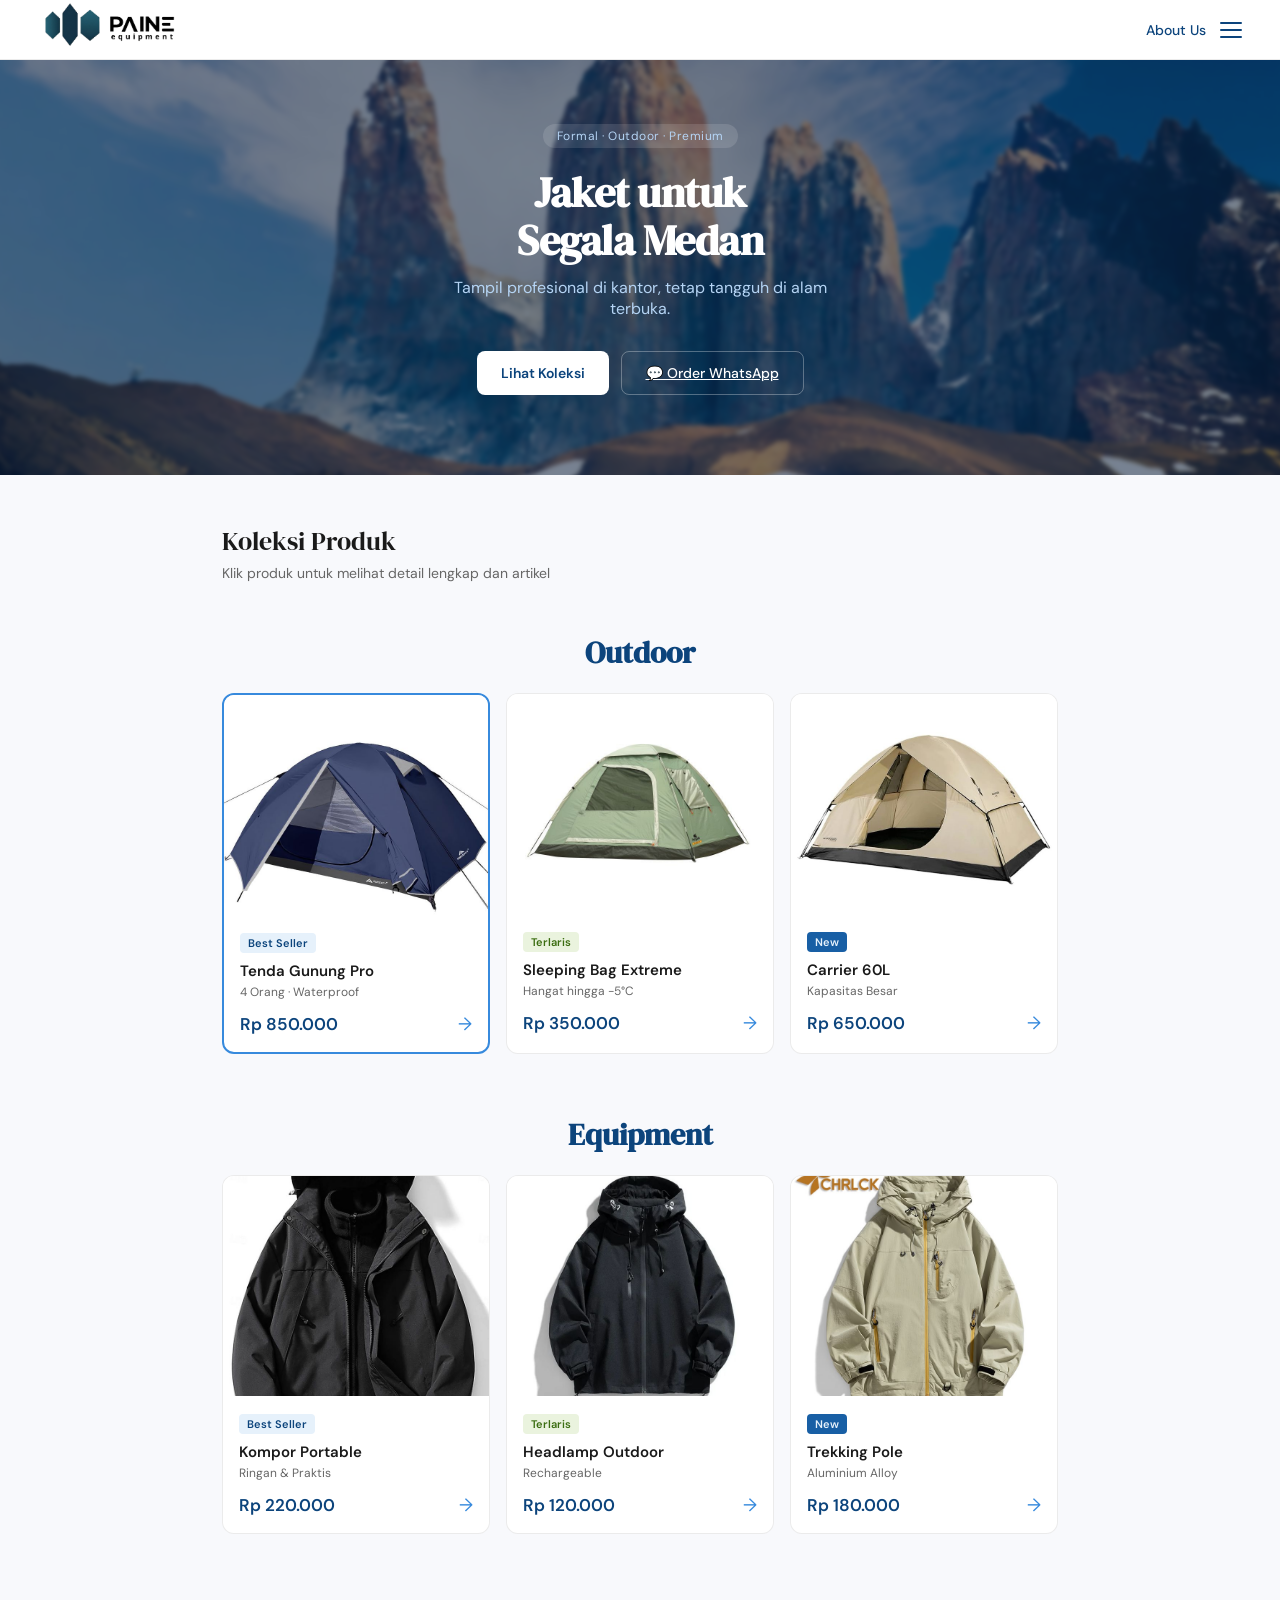
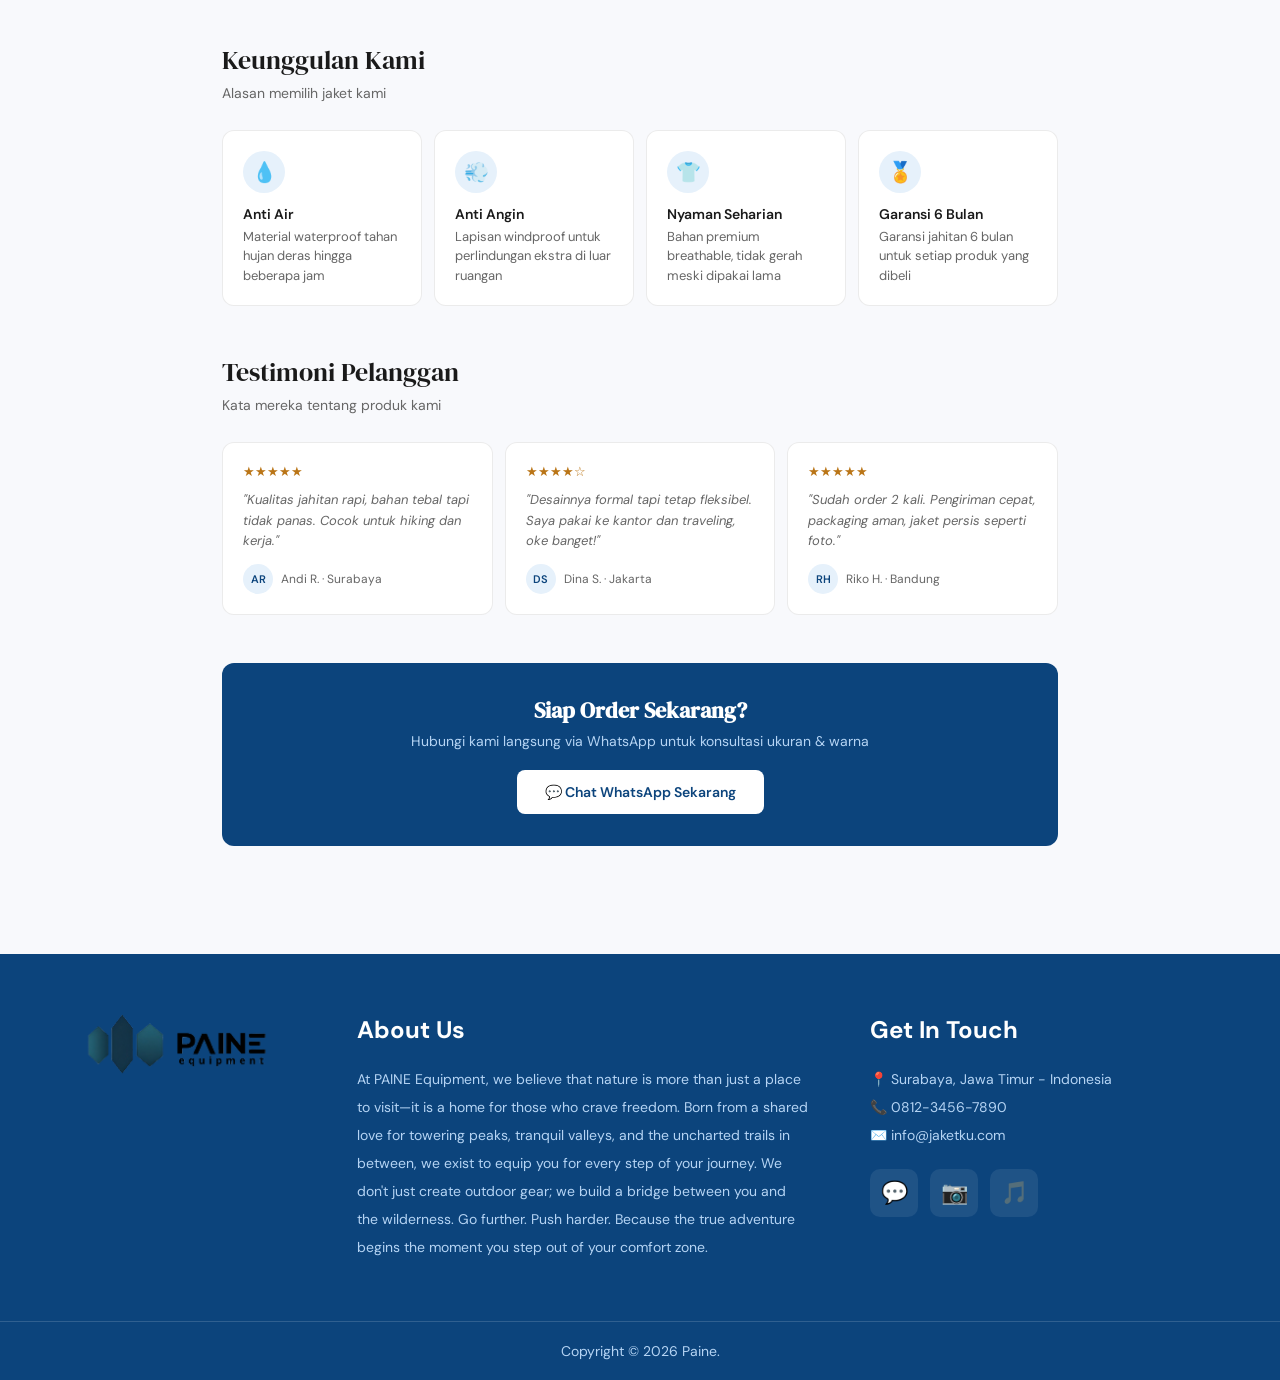
==== index.html @ 75bad1cf "Update index.html" ====
<!DOCTYPE html>
<html lang="id">

<head>
  <meta charset="UTF-8">
  <meta name="viewport" content="width=device-width, initial-scale=1.0">
  <title>Jaket — Formal & Outdoor</title>
  <link href="https://fonts.googleapis.com/css2?family=DM+Sans:wght@400;500;600&family=DM+Serif+Display&display=swap" rel="stylesheet">
  <link rel="stylesheet" href="https://unpkg.com/aos@2.3.4/dist/aos.css">
  <link rel="stylesheet" href="../code/style.css">
</head>

<body>

  <!-- NAVBAR -->
  <nav>
    <div class="nav-logo">
      <a href="paine.html">
        <img src="../pic/upscalemedia-transformed.png" alt="Logo JaketKu" class="logo-img">
      </a>
    </div>

    <!-- Kanan: label + hamburger -->
    <div class="nav-right" onclick="toggleMenu()">
      <span class="nav-label">About Us</span>
      <button class="hamburger" id="hamburger" aria-label="Menu">
        <span></span>
        <span></span>
        <span></span>
      </button>
    </div>

    <!-- Dropdown -->
    <div class="nav-dropdown" id="nav-dropdown">
      <div class="dropdown-title">Temukan Kami di</div>

      <!-- WhatsApp -->
      <a href="https://wa.me/6281234567890" target="_blank" class="dropdown-item">
        <div class="dropdown-icon icon-wa">💬</div>
        <div class="dropdown-info">
          <div>WhatsApp</div>
          <div class="dropdown-sub">Chat & Order langsung</div>
        </div>
      </a>

      <!-- Instagram -->
      <a href="https://www.instagram.com/paine.equipment?igsh=aXJscXl0Y3ZsbWc2&utm_source=qr" target="_blank" class="dropdown-item">
        <div class="dropdown-icon icon-ig">📷</div>
        <div class="dropdown-info">
          <div>Instagram</div>
          <div class="dropdown-sub">@paine</div>
        </div>
      </a>

      <!-- TikTok -->
      <a href="https://www.tiktok.com/@paine.equipment?_r=1&_t=ZS-96mQqL3iuCS" target="_blank" class="dropdown-item">
        <div class="dropdown-icon icon-tt">🎵</div>
        <div class="dropdown-info">
          <div>TikTok</div>
          <div class="dropdown-sub">@paine</div>
        </div>
      </a>
    </div>
  </nav>

  <!-- Overlay penutup dropdown -->
  <div class="nav-overlay" id="nav-overlay" onclick="closeMenu()"></div>

  <!-- HALAMAN UTAMA -->
  <div id="page-home" class="page active" data-aos="fade-up">

    <div class="hero">
      <div class="hero-badge">Formal · Outdoor · Premium</div>
      <h1>Jaket untuk<br>Segala Medan</h1>
      <p>Tampil profesional di kantor, tetap tangguh di alam terbuka.</p>
      <div class="hero-btns">
        <button class="btn-primary" onclick="document.getElementById('produk').scrollIntoView({behavior:'smooth'})">
          Lihat Koleksi
        </button>
        <a href="https://wa.me/6281234567890" target="_blank" class="btn-outline">
          💬 Order WhatsApp
        </a>
      </div>
    </div>

    <div class="section" id="produk" data-aos="fade-up">
      <div class="section-title">Koleksi Produk</div>
      <div class="section-sub">Klik produk untuk melihat detail lengkap dan artikel</div>
      <div id="prod-grid"></div>
    </div>

    <div class="section" style="padding-top:0;" data-aos="fade-up">
      <div class="section-title">Keunggulan Kami</div>
      <div class="section-sub">Alasan memilih jaket kami</div>
      <div class="features-grid">
        <div class="feature-item">
          <div class="feature-icon">💧</div>
          <div class="feature-title">Anti Air</div>
          <div class="feature-desc">Material waterproof tahan hujan deras hingga beberapa jam</div>
        </div>
        <div class="feature-item">
          <div class="feature-icon">💨</div>
          <div class="feature-title">Anti Angin</div>
          <div class="feature-desc">Lapisan windproof untuk perlindungan ekstra di luar ruangan</div>
        </div>
        <div class="feature-item">
          <div class="feature-icon">👕</div>
          <div class="feature-title">Nyaman Seharian</div>
          <div class="feature-desc">Bahan premium breathable, tidak gerah meski dipakai lama</div>
        </div>
        <div class="feature-item">
          <div class="feature-icon">🏅</div>
          <div class="feature-title">Garansi 6 Bulan</div>
          <div class="feature-desc">Garansi jahitan 6 bulan untuk setiap produk yang dibeli</div>
        </div>
      </div>
    </div>

    <div class="section" style="padding-top:0;" data-aos="fade-up">
      <div class="section-title">Testimoni Pelanggan</div>
      <div class="section-sub">Kata mereka tentang produk kami</div>
      <div class="testi-grid">
        <div class="testi-card">
          <div class="testi-stars">★★★★★</div>
          <div class="testi-text">"Kualitas jahitan rapi, bahan tebal tapi tidak panas. Cocok untuk hiking dan kerja."</div>
          <div class="testi-author">
            <div class="testi-avatar">AR</div>
            <div class="testi-name">Andi R. · Surabaya</div>
          </div>
        </div>
        <div class="testi-card">
          <div class="testi-stars">★★★★☆</div>
          <div class="testi-text">"Desainnya formal tapi tetap fleksibel. Saya pakai ke kantor dan traveling, oke banget!"</div>
          <div class="testi-author">
            <div class="testi-avatar">DS</div>
            <div class="testi-name">Dina S. · Jakarta</div>
          </div>
        </div>
        <div class="testi-card">
          <div class="testi-stars">★★★★★</div>
          <div class="testi-text">"Sudah order 2 kali. Pengiriman cepat, packaging aman, jaket persis seperti foto."</div>
          <div class="testi-author">
            <div class="testi-avatar">RH</div>
            <div class="testi-name">Riko H. · Bandung</div>
          </div>
        </div>
      </div>
    </div>

    <div class="section" style="padding-top:0;" data-aos="fade-up">
      <div class="cta-banner">
        <h3>Siap Order Sekarang?</h3>
        <p>Hubungi kami langsung via WhatsApp untuk konsultasi ukuran & warna</p>
        <a href="https://wa.me/6281234567890?text=Halo,%20saya%20mau%20tanya%20tentang%20jaket" target="_blank" class="btn-wa-big">
          💬 Chat WhatsApp Sekarang
        </a>
      </div>
    </div>
  </div>

  <!-- HALAMAN DETAIL -->
  <div id="page-detail" class="page" data-aos="fade-up">
    <div class="detail-wrap">
      <button class="back-btn" onclick="showHome()">← Kembali ke semua produk</button>
      <div id="detail-content"></div>
    </div>
  </div>

  <footer class="footer">
    <div class="footer-container">
      <div class="footer-col footer-brand">
        <img src="../pic/upscalemedia-transformed.png" alt="JaketKu" class="footer-logo">
      </div>
      <div class="footer-col">
        <h3>About Us</h3>
        <p>At PAINE Equipment, we believe that nature is more than just a place to visit—it is a home for those who crave freedom. Born from a shared love for towering peaks, tranquil valleys, and the uncharted trails in between, we exist to equip you for every step of your journey. We don't just create outdoor gear; we build a bridge between you and the wilderness. Go further. Push harder. Because the true adventure begins the moment you step out of your comfort zone.</p>
      </div>
      <div class="footer-col">
        <h3>Get In Touch</h3>
        <p>📍 Surabaya, Jawa Timur - Indonesia</p>
        <p>📞 0812-3456-7890</p>
        <p>✉️ info@jaketku.com</p>
        <div class="social-icons">
          <a href="https://wa.me/6281234567890" target="_blank">💬</a>
          <a href="https://instagram.com/jaketku" target="_blank">📷</a>
          <a href="https://tiktok.com/@jaketku" target="_blank">🎵</a>
        </div>
      </div>
    </div>
    <div class="footer-bottom">Copyright © 2026 Paine.</div>
  </footer>

  <script src="https://unpkg.com/aos@2.3.4/dist/aos.js"></script>
  <script>
    AOS.init({ duration: 800, once: false, offset: 100, easing: 'ease-in-out' });
  </script>

  <script>
    // ── HAMBURGER MENU ────────────────────────────────
    function toggleMenu() {
      const btn      = document.getElementById('hamburger');
      const dropdown = document.getElementById('nav-dropdown');
      const overlay  = document.getElementById('nav-overlay');
      const isOpen   = dropdown.classList.contains('open');
      if (isOpen) {
        closeMenu();
      } else {
        btn.classList.add('open');
        dropdown.classList.add('open');
        overlay.classList.add('open');
      }
    }

    function closeMenu() {
      document.getElementById('hamburger').classList.remove('open');
      document.getElementById('nav-dropdown').classList.remove('open');
      document.getElementById('nav-overlay').classList.remove('open');
    }

    // Tutup menu saat klik link di dalamnya
    document.querySelectorAll('.dropdown-item').forEach(item => {
      item.addEventListener('click', closeMenu);
    });

    // ── DATA PRODUK ───────────────────────────────────
    let lastScrollPosition = 0;

    const categories = [
      {
        nama: "Outdoor",
        products: [
          {
            id: 1,
            nama: "Tenda Gunung Pro",
            tagline: "4 Orang · Waterproof",
            badge: "Best Seller",
            badgeClass: "badge-blue",
            harga: "Rp 850.000",
            gambar: "../pic/contoh1.jpg",
            featured: true,
            spesifikasi: [
              { label: "Kapasitas",   val: "4 Orang" },
              { label: "Bahan",       val: "Nylon 210T + Polyester" },
              { label: "Waterproof",  val: "3.000mm water column" },
              { label: "Berat",       val: "±2.8 kg" },
              { label: "Ukuran",      val: "220 x 200 x 130 cm" },
              { label: "Garansi",     val: "6 bulan" },
            ],
            artikel: {
              judul: "Tenda Gunung Pro: teman setia di puncak manapun",
              isi: [
                "Tenda Gunung Pro dirancang untuk menghadapi kondisi ekstrem di ketinggian. Material nylon 210T yang ringan namun kuat mampu menahan angin kencang dan hujan deras sekaligus.",
                "Sistem waterproof 3.000mm memastikan bagian dalam tenda tetap kering sepanjang malam. Jahitan taped seam di seluruh sambungan mencegah kebocoran sekecil apapun.",
                "Dengan kapasitas 4 orang dan setup system yang mudah, tenda ini cocok untuk pendakian keluarga maupun tim. Dapat dipasang dalam waktu kurang dari 10 menit bahkan dalam kondisi gelap.",
              ]
            }
          },
          {
            id: 2,
            nama: "Sleeping Bag Extreme",
            tagline: "Hangat hingga -5°C",
            badge: "Terlaris",
            badgeClass: "badge-green",
            harga: "Rp 350.000",
            gambar: "../pic/con2.jpg",
            featured: false,
            spesifikasi: [
              { label: "Rating Suhu",  val: "Comfort -5°C / Extreme -10°C" },
              { label: "Bahan Luar",   val: "Polyester 190T" },
              { label: "Isian",        val: "Hollow Fiber 300gsm" },
              { label: "Berat",        val: "±1.2 kg" },
              { label: "Ukuran Lipat", val: "30 x 20 cm" },
              { label: "Garansi",      val: "6 bulan" },
            ],
            artikel: {
              judul: "Sleeping Bag Extreme: tidur nyaman di suhu beku",
              isi: [
                "Sleeping Bag Extreme hadir untuk memenuhi kebutuhan pendaki yang sering menghadapi suhu dingin ekstrem. Dengan rating comfort hingga -5°C, tidur di puncak gunung bukan lagi mimpi yang menyiksa.",
                "Isian hollow fiber 300gsm memberikan insulasi panas yang merata ke seluruh tubuh tanpa menambah berat berlebihan. Bahan luar polyester 190T tahan air ringan dan mudah dibersihkan.",
                "Desain mummy shape memaksimalkan retensi panas di area kepala dan bahu. Dilengkapi ritsleting dua arah yang bisa dibuka dari dalam untuk ventilasi saat cuaca tidak terlalu dingin.",
              ]
            }
          },
          {
            id: 3,
            nama: "Carrier 60L",
            tagline: "Kapasitas Besar",
            badge: "New",
            badgeClass: "badge-navy",
            harga: "Rp 650.000",
            gambar: "../pic/con3.jpg",
            featured: false,
            spesifikasi: [
              { label: "Kapasitas",    val: "60 Liter" },
              { label: "Bahan",        val: "Cordura 600D" },
              { label: "Waterproof",   val: "Rain cover included" },
              { label: "Berat",        val: "±1.5 kg" },
              { label: "Tinggi Ideal", val: "165 - 185 cm" },
              { label: "Garansi",      val: "6 bulan" },
            ],
            artikel: {
              judul: "Carrier 60L: bawa semua yang kamu butuhkan",
              isi: [
                "Carrier 60L adalah solusi sempurna untuk perjalanan panjang 3-5 hari. Volume 60 liter memberikan ruang yang cukup untuk semua perlengkapan camping tanpa harus meninggalkan barang penting.",
                "Material Cordura 600D yang terkenal dengan ketahanannya terhadap abrasi memastikan carrier ini tahan lama meski dipakai di medan berbatu. Dilengkapi rain cover untuk perlindungan dari hujan.",
                "Sistem suspensi ergonomis dengan back panel berjaring memaksimalkan sirkulasi udara di punggung, mengurangi keringat dan kelelahan saat membawa beban berat dalam jarak jauh.",
              ]
            }
          }
        ]
      },
      {
        nama: "Equipment",
        products: [
          {
            id: 4,
            nama: "Kompor Portable",
            tagline: "Ringan & Praktis",
            badge: "Best Seller",
            badgeClass: "badge-blue",
            harga: "Rp 220.000",
            gambar: "../pic/jak1.jpg",
            featured: false,
            spesifikasi: [
              { label: "Bahan",        val: "Stainless Steel + Aluminium" },
              { label: "Berat",        val: "±85 gram" },
              { label: "Output BTU",   val: "10.000 BTU/hr" },
              { label: "Kompatibel",   val: "Kaleng gas standar 230g" },
              { label: "Ukuran Lipat", val: "7 x 7 cm" },
              { label: "Garansi",      val: "3 bulan" },
            ],
            artikel: {
              judul: "Kompor Portable: masak di mana saja, kapan saja",
              isi: [
                "Kompor Portable ini adalah pilihan terbaik bagi pendaki dan camper yang tidak mau berkompromi soal makanan hangat di alam bebas. Dengan berat hanya 85 gram, kompor ini nyaris tidak terasa di dalam carrier.",
                "Output 10.000 BTU/hr memastikan air mendidih dalam waktu singkat bahkan di ketinggian di mana tekanan udara lebih rendah. Konsumsi gas efisien untuk memasak hingga 10-12 kali dari satu kaleng 230g.",
                "Sistem lipat yang simpel memudahkan penyimpanan dan pemasangan. Kaki penopang yang lebar memberikan stabilitas ekstra saat memasak di permukaan tidak rata.",
              ]
            }
          },
          {
            id: 5,
            nama: "Headlamp Outdoor",
            tagline: "Rechargeable",
            badge: "Terlaris",
            badgeClass: "badge-green",
            harga: "Rp 120.000",
            gambar: "../pic/jak2.jpg",
            featured: false,
            spesifikasi: [
              { label: "Kecerahan",    val: "500 Lumen (max)" },
              { label: "Baterai",      val: "USB-C Rechargeable 2000mAh" },
              { label: "Mode",         val: "High / Medium / Low / Red / SOS" },
              { label: "Tahan Air",    val: "IPX4" },
              { label: "Berat",        val: "±90 gram" },
              { label: "Garansi",      val: "3 bulan" },
            ],
            artikel: {
              judul: "Headlamp Outdoor: terangi jalanmu di kegelapan",
              isi: [
                "Headlamp Outdoor dengan kecerahan 500 lumen ini memberikan penerangan yang cukup untuk navigasi malam di medan apapun. Mode SOS terintegrasi sangat berguna dalam situasi darurat.",
                "Baterai built-in 2000mAh yang diisi via USB-C memungkinkan pengisian ulang menggunakan power bank di perjalanan. Tidak perlu lagi repot membawa baterai AA cadangan.",
                "Rating IPX4 menjamin headlamp tetap berfungsi meski terkena percikan air atau gerimis. Sudut tilt 45° memudahkan penyesuaian arah cahaya sesuai kebutuhan aktivitas.",
              ]
            }
          },
          {
            id: 6,
            nama: "Trekking Pole",
            tagline: "Aluminium Alloy",
            badge: "New",
            badgeClass: "badge-navy",
            harga: "Rp 180.000",
            gambar: "../pic/jak3.jpg",
            featured: false,
            spesifikasi: [
              { label: "Bahan",        val: "Aluminium Alloy 7075" },
              { label: "Berat",        val: "±260 gram/pasang" },
              { label: "Panjang",      val: "65 - 135 cm (adjustable)" },
              { label: "Ujung",        val: "Carbide tip + basket" },
              { label: "Handle",       val: "EVA foam anti-slip" },
              { label: "Garansi",      val: "3 bulan" },
            ],
            artikel: {
              judul: "Trekking Pole: jaga keseimbangan di setiap langkah",
              isi: [
                "Trekking Pole berbahan aluminium alloy 7075 ini menawarkan kombinasi sempurna antara kekuatan dan bobot ringan. Dengan berat hanya 260 gram per pasang, beban di tangan terasa minimal sepanjang perjalanan.",
                "Sistem adjustable 65-135 cm memudahkan penyesuaian panjang sesuai tinggi badan dan kondisi medan. Kunci twist-lock yang kuat memastikan panjang tidak berubah saat digunakan di turunan curam.",
                "Handle EVA foam yang ergonomis menyerap keringat dan getaran untuk kenyamanan genggaman jangka panjang. Ujung carbide yang tajam memberikan grip yang baik di berbagai permukaan termasuk batu dan es.",
              ]
            }
          }
        ]
      }
    ];

    // ── RENDER GRID ───────────────────────────────────
    function renderGrid() {
      const container = document.getElementById('prod-grid');
      container.innerHTML = '';

      categories.forEach(category => {
        const section = document.createElement('div');
        section.innerHTML = `
          <h2 class="category-title" data-aos="fade-up">${category.nama}</h2>
          <div class="prod-grid category-grid" data-aos="fade-up"></div>
        `;
        const grid = section.querySelector('.category-grid');

        category.products.forEach(p => {
          const card = document.createElement('div');
          card.className = 'prod-card' + (p.featured ? ' featured' : '');
          card.innerHTML = `
            <div class="prod-card-img"><img src="${p.gambar}" alt="${p.nama}"></div>
            <div class="prod-card-body">
              <span class="badge ${p.badgeClass}">${p.badge}</span>
              <div class="prod-name">${p.nama}</div>
              <div class="prod-sub">${p.tagline}</div>
              <div class="prod-footer">
                <span class="prod-price">${p.harga}</span>
                <span class="prod-arrow">→</span>
              </div>
            </div>
          `;
          card.addEventListener('click', () => showDetail(p.id));
          grid.appendChild(card);
        });

        container.appendChild(section);
      });
    }

    // ── SHOW DETAIL ───────────────────────────────────
    function showDetail(id) {
      lastScrollPosition = window.scrollY;
      const p = categories.flatMap(c => c.products).find(x => x.id === id);
      if (!p) return;

      const specsHtml = p.spesifikasi.map(s => `
        <div class="spec-row">
          <span class="spec-label">${s.label}</span>
          <span class="spec-val">${s.val}</span>
        </div>
      `).join('');

      const parasHtml = p.artikel.isi.map(para => `<p class="artikel-para">${para}</p>`).join('');
      const waLink = `https://wa.me/6281234567890?text=Halo,%20saya%20mau%20order%20${encodeURIComponent(p.nama)}%20seharga%20${encodeURIComponent(p.harga)}`;

      document.getElementById('detail-content').innerHTML = `
        <div class="detail-img"><img src="${p.gambar}" alt="${p.nama}"></div>
        <div class="detail-header">
          <div>
            <span class="badge ${p.badgeClass}" style="margin-bottom:8px;display:inline-block;">${p.badge}</span>
            <div class="detail-name">${p.nama}</div>
            <div class="detail-tag">${p.tagline}</div>
          </div>
          <div class="detail-price">${p.harga}</div>
        </div>
        <div style="font-size:12px;font-weight:600;color:var(--text-muted);letter-spacing:0.5px;text-transform:uppercase;margin-bottom:10px;">Spesifikasi</div>
        <div class="spec-card">${specsHtml}</div>
        <div style="font-size:12px;font-weight:600;color:var(--text-muted);letter-spacing:0.5px;text-transform:uppercase;margin-bottom:10px;">Artikel Produk</div>
        <div class="artikel-card">
          <div class="artikel-title">${p.artikel.judul}</div>
          ${parasHtml}
        </div>
        <a href="${waLink}" target="_blank" class="btn-order">💬 Order ${p.nama} via WhatsApp</a>
      `;

      document.getElementById('page-home').classList.remove('active');
      document.getElementById('page-detail').classList.add('active');
      window.scrollTo({ top: 0, behavior: 'smooth' });
    }

    // ── SHOW HOME ─────────────────────────────────────
    function showHome() {
      document.getElementById('page-detail').classList.remove('active');
      document.getElementById('page-home').classList.add('active');
      setTimeout(() => { window.scrollTo(0, lastScrollPosition); }, 0);
    }

    renderGrid();
  </script>
</body>
</html>
---- code/style.css ----
:root {
    --blue-dark: #0C447C;
    --blue-mid: #185FA5;
    --blue-light: #378ADD;
    --blue-pale: #E6F1FB;
    --blue-soft: #B5D4F4;
    --green-pale: #EAF3DE;
    --green-dark: #3B6D11;
    --amber: #BA7517;
    --text: #1a1a1a;
    --text-muted: #666;
    --border: rgba(0,0,0,0.08);
    --bg: #f8f9fc;
    --white: #ffffff;
    --radius: 12px;
    --radius-sm: 8px;
  }

  * { box-sizing: border-box; margin: 0; padding: 0; }
  body {
    margin: 0;
    padding: 0;
  }


  body {
    font-family: 'DM Sans', sans-serif;
    background: var(--bg);
    color: var(--text);
    min-height: 100vh;
  }
.category-title {
  font-family: 'DM Serif Display', serif;
  font-size: 30px;
  color: var(--blue-dark);
  margin: 50px 0 20px;
  text-align: center;
}

.category-grid {
  margin-bottom: 60px;
}
/* NAV */
nav {
  background: var(--white);
  border-bottom: 1px solid var(--border);
  padding: 0 2rem;
  height: 60px;
  display: flex;
  align-items: center;
  justify-content: space-between;
  position: sticky;
  top: 0;
  z-index: 100;
}

.nav-logo {
  display: flex;
  align-items: center;
  gap: 10px;
  font-family: 'DM Serif Display', serif;
  font-size: 20px;
  color: var(--blue-dark);
  letter-spacing: -0.5px;
}

.nav-logo img {
  width: 160px;
  height: 200px;
  object-fit: contain;
}

.nav-logo span {
  color: var(--blue-light);
}
    /* ── NAVBAR ─────────────────────────────────────── */
    nav {
      position: sticky;
      top: 0;
      z-index: 200;
      background: #fff;
      border-bottom: 1px solid rgba(0,0,0,0.08);
      height: 60px;
      padding: 0 2rem;
      display: flex;
      align-items: center;
      justify-content: space-between;
    }

    .nav-logo a { display: flex; align-items: center; }
    .logo-img   { height: 36px; width: auto; }

    /* Hamburger button */
    .hamburger {
      display: flex;
      flex-direction: column;
      justify-content: center;
      gap: 5px;
      cursor: pointer;
      background: none;
      border: none;
      padding: 6px;
      border-radius: 8px;
      transition: background 0.15s;
    }
    .hamburger:hover { background: #f0f4f8; }
    .hamburger span {
      display: block;
      width: 22px;
      height: 2px;
      background: #0C447C;
      border-radius: 2px;
      transition: transform 0.25s, opacity 0.25s;
    }
    /* Animasi silang saat menu terbuka */
    .hamburger.open span:nth-child(1) { transform: translateY(7px) rotate(45deg); }
    .hamburger.open span:nth-child(2) { opacity: 0; }
    .hamburger.open span:nth-child(3) { transform: translateY(-7px) rotate(-45deg); }

    /* Label "About Us" di sebelah hamburger */
    .nav-right {
      display: flex;
      align-items: center;
      gap: 8px;
    }
    .nav-label {
      font-size: 14px;
      font-weight: 500;
      color: #0C447C;
      user-select: none;
      cursor: pointer;
    }

    /* Dropdown menu */
    .nav-dropdown {
      display: none;
      position: absolute;
      top: 60px;
      right: 1.5rem;
      background: #fff;
      border: 1px solid rgba(0,0,0,0.08);
      border-radius: 12px;
      box-shadow: 0 8px 32px rgba(12,68,124,0.12);
      padding: 0.75rem;
      min-width: 200px;
      z-index: 300;
      animation: dropDown 0.2s ease;
    }
    .nav-dropdown.open { display: block; }

    @keyframes dropDown {
      from { opacity: 0; transform: translateY(-8px); }
      to   { opacity: 1; transform: translateY(0); }
    }

    .dropdown-title {
      font-size: 11px;
      font-weight: 600;
      color: #999;
      letter-spacing: 0.6px;
      text-transform: uppercase;
      padding: 4px 8px 8px;
      border-bottom: 1px solid rgba(0,0,0,0.06);
      margin-bottom: 6px;
    }

    .dropdown-item {
      display: flex;
      align-items: center;
      gap: 12px;
      padding: 10px 12px;
      border-radius: 8px;
      text-decoration: none;
      color: #1a1a1a;
      font-size: 14px;
      font-weight: 500;
      transition: background 0.12s;
    }
    .dropdown-item:hover { background: #f0f4f8; }

    .dropdown-icon {
      width: 36px;
      height: 36px;
      border-radius: 10px;
      display: flex;
      align-items: center;
      justify-content: center;
      font-size: 18px;
      flex-shrink: 0;
    }
    .icon-wa    { background: #e8f5e9; }
    .icon-ig    { background: #fce4ec; }
    .icon-tt    { background: #e8eaf6; }

    .dropdown-info { line-height: 1 }
    .dropdown-sub  { font-size: 11px; color: #999; font-weight: 400; margin-top: 2px; }

    /* Overlay penutup dropdown saat klik di luar */
    .nav-overlay {
      display: none;
      position: fixed;
      inset: 0;
      z-index: 199;
    }
    .nav-overlay.open { display: block; }
.nav-wa {
  background: var(--blue-dark);
  color: white;
  border: none;
  padding: 8px 18px;
  border-radius: var(--radius-sm);
  font-size: 13px;
  font-weight: 500;
  cursor: pointer;
  display: flex;
  align-items: center;
  gap: 6px;
  text-decoration: none;
  font-family: 'DM Sans', sans-serif;
}

  /* PAGES */
  .page { display: none; animation: fadeIn 0.2s ease; }
  .page.active { display: block; }
  @keyframes fadeIn { from { opacity: 0; transform: translateY(8px); } to { opacity: 1; transform: translateY(0); } }

  /* HERO */
  .hero {
    position: relative;
    padding: 4rem 2rem 5rem;
    text-align: center;
    overflow: hidden;
  }

  /* Gambar background dengan blur */
  .hero::before {
    content: '';
    position: absolute;
    inset: -10px; /* sedikit lebih besar agar blur di tepi tidak bolong */
    background: url('../pic/upscalemedia-transformed.webp') center center / cover no-repeat;
    filter: blur(2px);
    z-index: 0;
  }

  /* Overlay gelap agar teks tetap terbaca */
  .hero::after {
    content: '';
    position: absolute;
    inset: 0;
    background: rgba(10, 30, 60, 0.55);
    z-index: 1;
  }

  /* Semua konten hero harus di atas overlay */
  .hero > * {
    position: relative;
    z-index: 2;
  }
  .hero-badge {
    display: inline-block;
    background: rgba(255,255,255,0.12);
    color: var(--blue-soft);
    font-size: 12px;
    padding: 4px 14px;
    border-radius: 20px;
    margin-bottom: 1.25rem;
    letter-spacing: 0.5px;
  }
  .hero h1 {
    font-family: 'DM Serif Display', serif;
    font-size: 42px;
    color: white;
    line-height: 1.15;
    margin-bottom: 0.75rem;
    letter-spacing: -0.5px;
  }
  .hero p {
    font-size: 16px;
    color: var(--blue-soft);
    margin-bottom: 2rem;
    max-width: 400px;
    margin-left: auto;
    margin-right: auto;
  }
  .hero-btns { display: flex; gap: 12px; justify-content: center; flex-wrap: wrap; }
  .btn-primary {
    background: white;
    color: var(--blue-dark);
    border: none;
    padding: 12px 24px;
    border-radius: var(--radius-sm);
    font-size: 14px;
    font-weight: 600;
    cursor: pointer;
    font-family: 'DM Sans', sans-serif;
  }
  .btn-outline {
    background: transparent;
    color: white;
    border: 1px solid rgba(255,255,255,0.3);
    padding: 12px 24px;
    border-radius: var(--radius-sm);
    font-size: 14px;
    font-weight: 500;
    cursor: pointer;
    font-family: 'DM Sans', sans-serif;
  }

  /* SECTION */
  .section { padding: 3rem 2rem; max-width: 900px; margin: 0 auto; }
  .section-title {
    font-family: 'DM Serif Display', serif;
    font-size: 26px;
    color: var(--text);
    margin-bottom: 0.35rem;
  }
  .section-sub { font-size: 14px; color: var(--text-muted); margin-bottom: 1.75rem; }

  /* PRODUCT GRID */
  .prod-grid {
    display: grid;
    grid-template-columns: repeat(auto-fit, minmax(220px, 1fr));
    gap: 16px;
  }
  .prod-card {
    background: var(--white);
    border: 1px solid var(--border);
    border-radius: var(--radius);
    overflow: hidden;
    cursor: pointer;
    transition: transform 0.15s, box-shadow 0.15s, border-color 0.15s;
  }
  .prod-card:hover {
    transform: translateY(-3px);
    box-shadow: 0 8px 24px rgba(12,68,124,0.1);
    border-color: var(--blue-light);
  }
  .prod-card.featured { border: 2px solid var(--blue-light); }
  .prod-card-img {
  height: 220px;
  overflow: hidden;}
.prod-card-img img {
  width: 100%;
  height: 100%;
  object-fit: cover;
  display: block;
}
  .prod-card-body { padding: 1rem; }
  .badge {
    display: inline-block;
    font-size: 11px;
    padding: 3px 8px;
    border-radius: 4px;
    font-weight: 600;
    margin-bottom: 8px;
  }
  .badge-blue { background: var(--blue-pale); color: var(--blue-dark); }
  .badge-green { background: var(--green-pale); color: var(--green-dark); }
  .badge-navy { background: var(--blue-mid); color: var(--blue-pale); }
  .prod-name { font-size: 15px; font-weight: 600; color: var(--text); margin-bottom: 3px; }
  .prod-sub { font-size: 12px; color: var(--text-muted); margin-bottom: 12px; }
  .prod-footer { display: flex; align-items: center; justify-content: space-between; }
  .prod-price { font-size: 17px; font-weight: 600; color: var(--blue-dark); }
  .prod-arrow { font-size: 18px; color: var(--blue-light); }

  /* FEATURES */
  .features-grid {
    display: grid;
    grid-template-columns: repeat(auto-fit, minmax(180px, 1fr));
    gap: 12px;
  }
  .feature-item {
    background: var(--white);
    border: 1px solid var(--border);
    border-radius: var(--radius);
    padding: 1.25rem;
  }
  .feature-icon {
    width: 42px; height: 42px;
    background: var(--blue-pale);
    border-radius: 50%;
    display: flex; align-items: center; justify-content: center;
    font-size: 20px;
    margin-bottom: 12px;
  }
  .feature-title { font-size: 14px; font-weight: 600; margin-bottom: 4px; }
  .feature-desc { font-size: 13px; color: var(--text-muted); line-height: 1.5; }

  /* TESTIMONIAL */
  .testi-grid {
    display: grid;
    grid-template-columns: repeat(auto-fit, minmax(200px, 1fr));
    gap: 12px;
  }
  .testi-card {
    background: var(--white);
    border: 1px solid var(--border);
    border-radius: var(--radius);
    padding: 1.25rem;
  }
  .testi-stars { color: var(--amber); font-size: 13px; margin-bottom: 10px; }
  .testi-text { font-size: 13px; color: var(--text-muted); line-height: 1.6; margin-bottom: 12px; font-style: italic; }
  .testi-author { display: flex; align-items: center; gap: 8px; }
  .testi-avatar {
    width: 30px; height: 30px; border-radius: 50%;
    background: var(--blue-pale);
    display: flex; align-items: center; justify-content: center;
    font-size: 11px; font-weight: 600; color: var(--blue-dark);
  }
  .testi-name { font-size: 12px; color: var(--text-muted); }

  /* CTA BANNER */
  .cta-banner {
    background: var(--blue-dark);
    border-radius: var(--radius);
    padding: 2rem;
    text-align: center;
  }
  .cta-banner h3 { font-family: 'DM Serif Display', serif; font-size: 22px; color: white; margin-bottom: 0.4rem; }
  .cta-banner p { font-size: 14px; color: var(--blue-soft); margin-bottom: 1.25rem; }
  .btn-wa-big {
    background: white;
    color: var(--blue-dark);
    border: none;
    padding: 13px 28px;
    border-radius: var(--radius-sm);
    font-size: 14px;
    font-weight: 600;
    cursor: pointer;
    display: inline-flex;
    align-items: center;
    gap: 8px;
    font-family: 'DM Sans', sans-serif;
    text-decoration: none;
  }

  /* DETAIL PAGE */
  .detail-wrap { max-width: 700px; margin: 0 auto; padding: 2rem; }
  .back-btn {
    display: inline-flex;
    align-items: center;
    gap: 6px;
    font-size: 13px;
    color: var(--blue-mid);
    cursor: pointer;
    border: none;
    background: none;
    padding: 0;
    margin-bottom: 1.5rem;
    font-family: 'DM Sans', sans-serif;
    font-weight: 500;
  }
  .detail-img {
  height: 350px;
  border-radius: var(--radius);
  overflow: hidden;
  margin-bottom: 1.5rem;
  }

  .detail-img img {
    width: 100%;
    height: 100%;
    object-fit: cover;
  }
  .detail-header {
    display: flex;
    justify-content: space-between;
    align-items: flex-start;
    gap: 12px;
    margin-bottom: 1.75rem;
    flex-wrap: wrap;
  }
  .detail-price { font-size: 26px; font-weight: 600; color: var(--blue-dark); white-space: nowrap; }
  .detail-name { font-family: 'DM Serif Display', serif; font-size: 24px; color: var(--text); margin-bottom: 4px; }
  .detail-tag { font-size: 13px; color: var(--text-muted); }

  .spec-card {
    background: var(--white);
    border: 1px solid var(--border);
    border-radius: var(--radius);
    padding: 0.25rem 1.25rem;
    margin-bottom: 1.75rem;
  }
  .spec-row {
    display: flex;
    justify-content: space-between;
    padding: 11px 0;
    border-bottom: 1px solid var(--border);
    font-size: 14px;
  }
  .spec-row:last-child { border-bottom: none; }
  .spec-label { color: var(--text-muted); }
  .spec-val { font-weight: 500; color: var(--text); text-align: right; }

  .artikel-card {
    background: var(--blue-pale);
    border-radius: var(--radius);
    padding: 1.5rem;
    margin-bottom: 1.75rem;
  }
  .artikel-title {
    font-family: 'DM Serif Display', serif;
    font-size: 18px;
    color: var(--blue-dark);
    margin-bottom: 1rem;
    line-height: 1.3;
  }
  .artikel-para {
    font-size: 14px;
    color: #2a4a6e;
    line-height: 1.75;
    margin-bottom: 0.9rem;
  }
  .artikel-para:last-child { margin-bottom: 0; }

  .btn-order {
    background: var(--blue-dark);
    color: white;
    border: none;
    padding: 14px 24px;
    border-radius: var(--radius-sm);
    font-size: 15px;
    font-weight: 600;
    cursor: pointer;
    display: flex;
    align-items: center;
    justify-content: center;
    gap: 8px;
    width: 100%;
    font-family: 'DM Sans', sans-serif;
    text-decoration: none;
  }

  /* FOOTER */
.footer {
  background: var(--blue-dark);
  color: white;
  margin-top: 60px;
}

.footer-container {
  max-width: 1200px;
  margin: auto;
  padding: 60px 30px;
  display: grid;
  grid-template-columns: 1fr 2fr 1.5fr;
  gap: 60px;
  align-items: start;
}

.footer-logo {
  width: 220px;
  object-fit: contain;
  margin-top: -100px;
}


.footer-col h3 {
  margin-bottom: 20px;
  font-size: 24px;
  color: white;
}

.footer-col p {
  color: var(--blue-soft);
  line-height: 2;
  font-size: 14px;
}

.social-icons {
  display: flex;
  gap: 12px;
  margin-top: 20px;
}

.social-icons a {
  width: 48px;
  height: 48px;
  background: rgba(255,255,255,0.08);
  border-radius: 10px;
  display: flex;
  align-items: center;
  justify-content: center;
  text-decoration: none;
  font-size: 22px;
  transition: .3s;
}

.social-icons a:hover {
  background: var(--blue-light);
}

.footer-bottom {
  border-top: 1px solid rgba(255,255,255,0.15);
  text-align: center;
  padding: 20px;
  color: var(--blue-soft);
  font-size: 14px;
}

@media (max-width: 768px) {
  .footer-container {
    grid-template-columns: 1fr;
    text-align: center;
  }

  .footer-logo {
    margin: auto;
  }

  .social-icons {
    justify-content: center;
  }
}
  footer strong { color: white; }

  @media (max-width: 600px) {
    .hero h1 { font-size: 30px; }
    .section { padding: 2rem 1rem; }
    .detail-wrap { padding: 1.25rem; }
  }
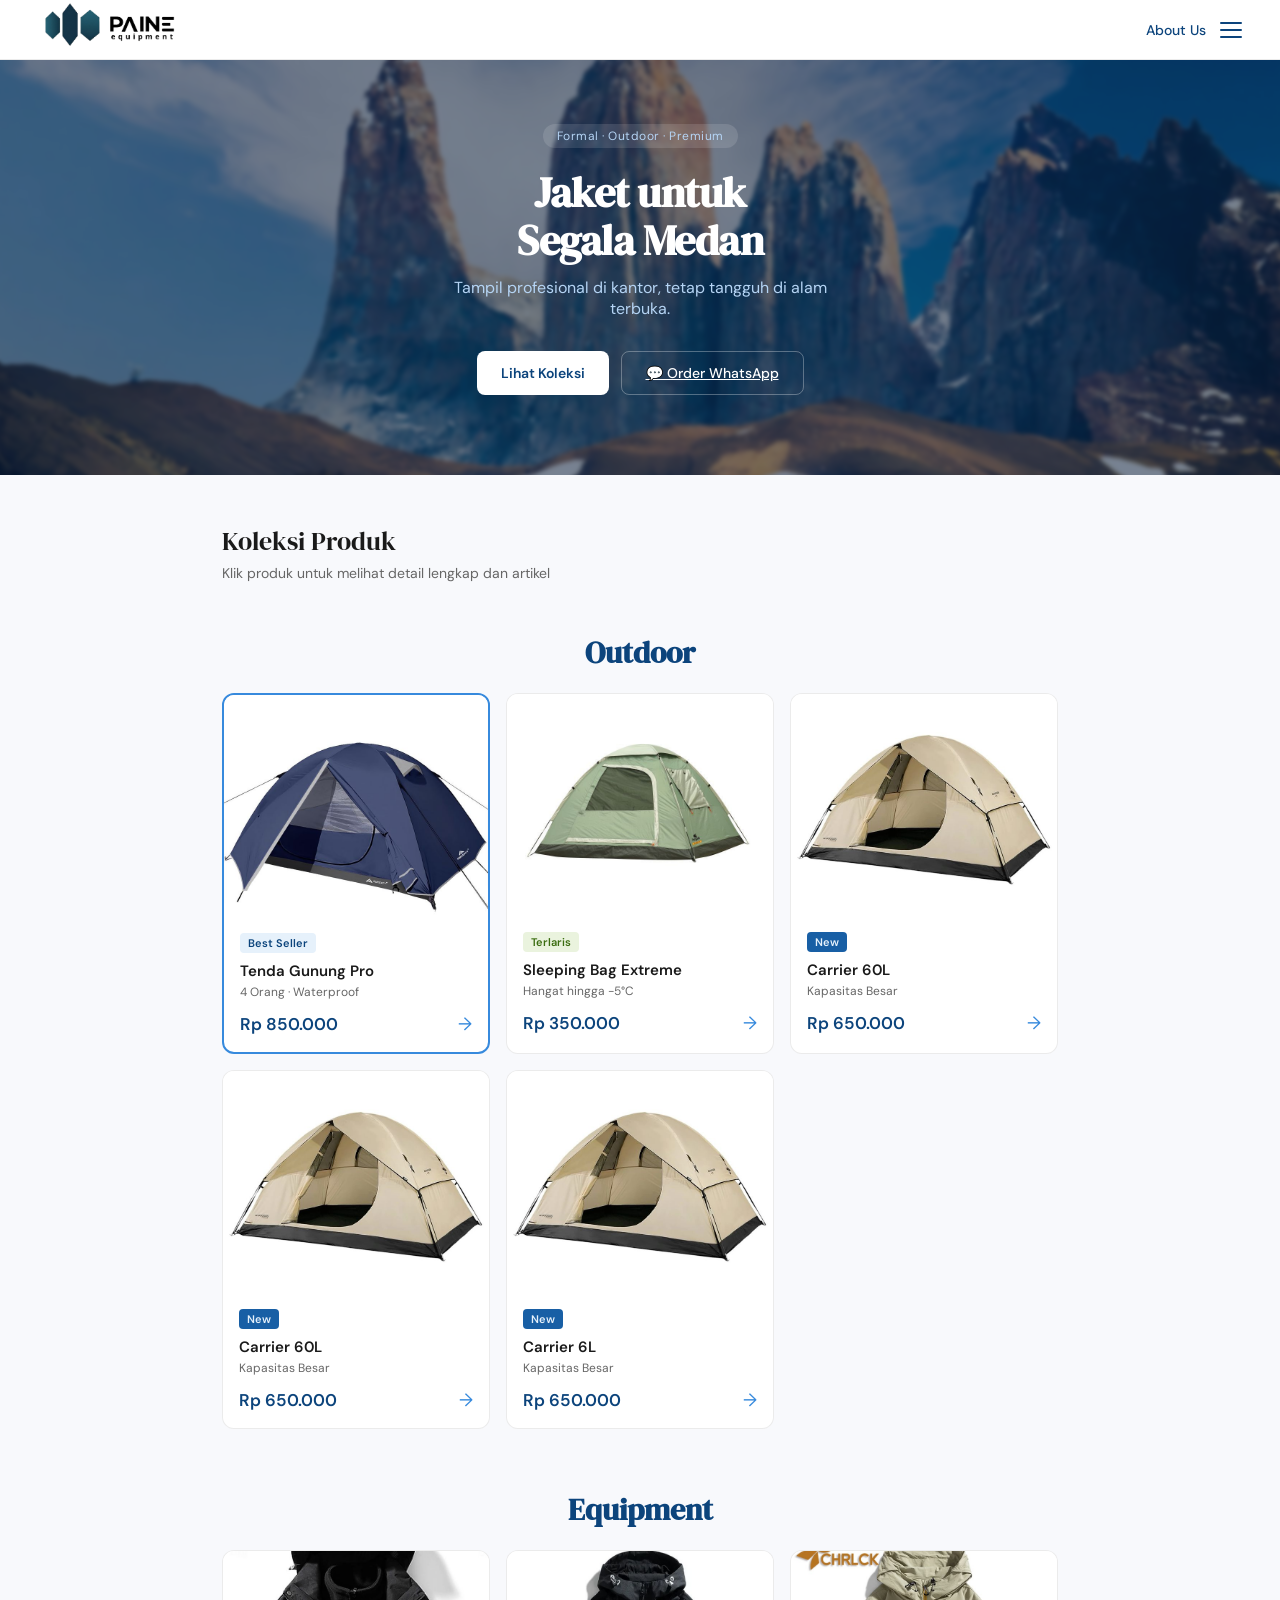
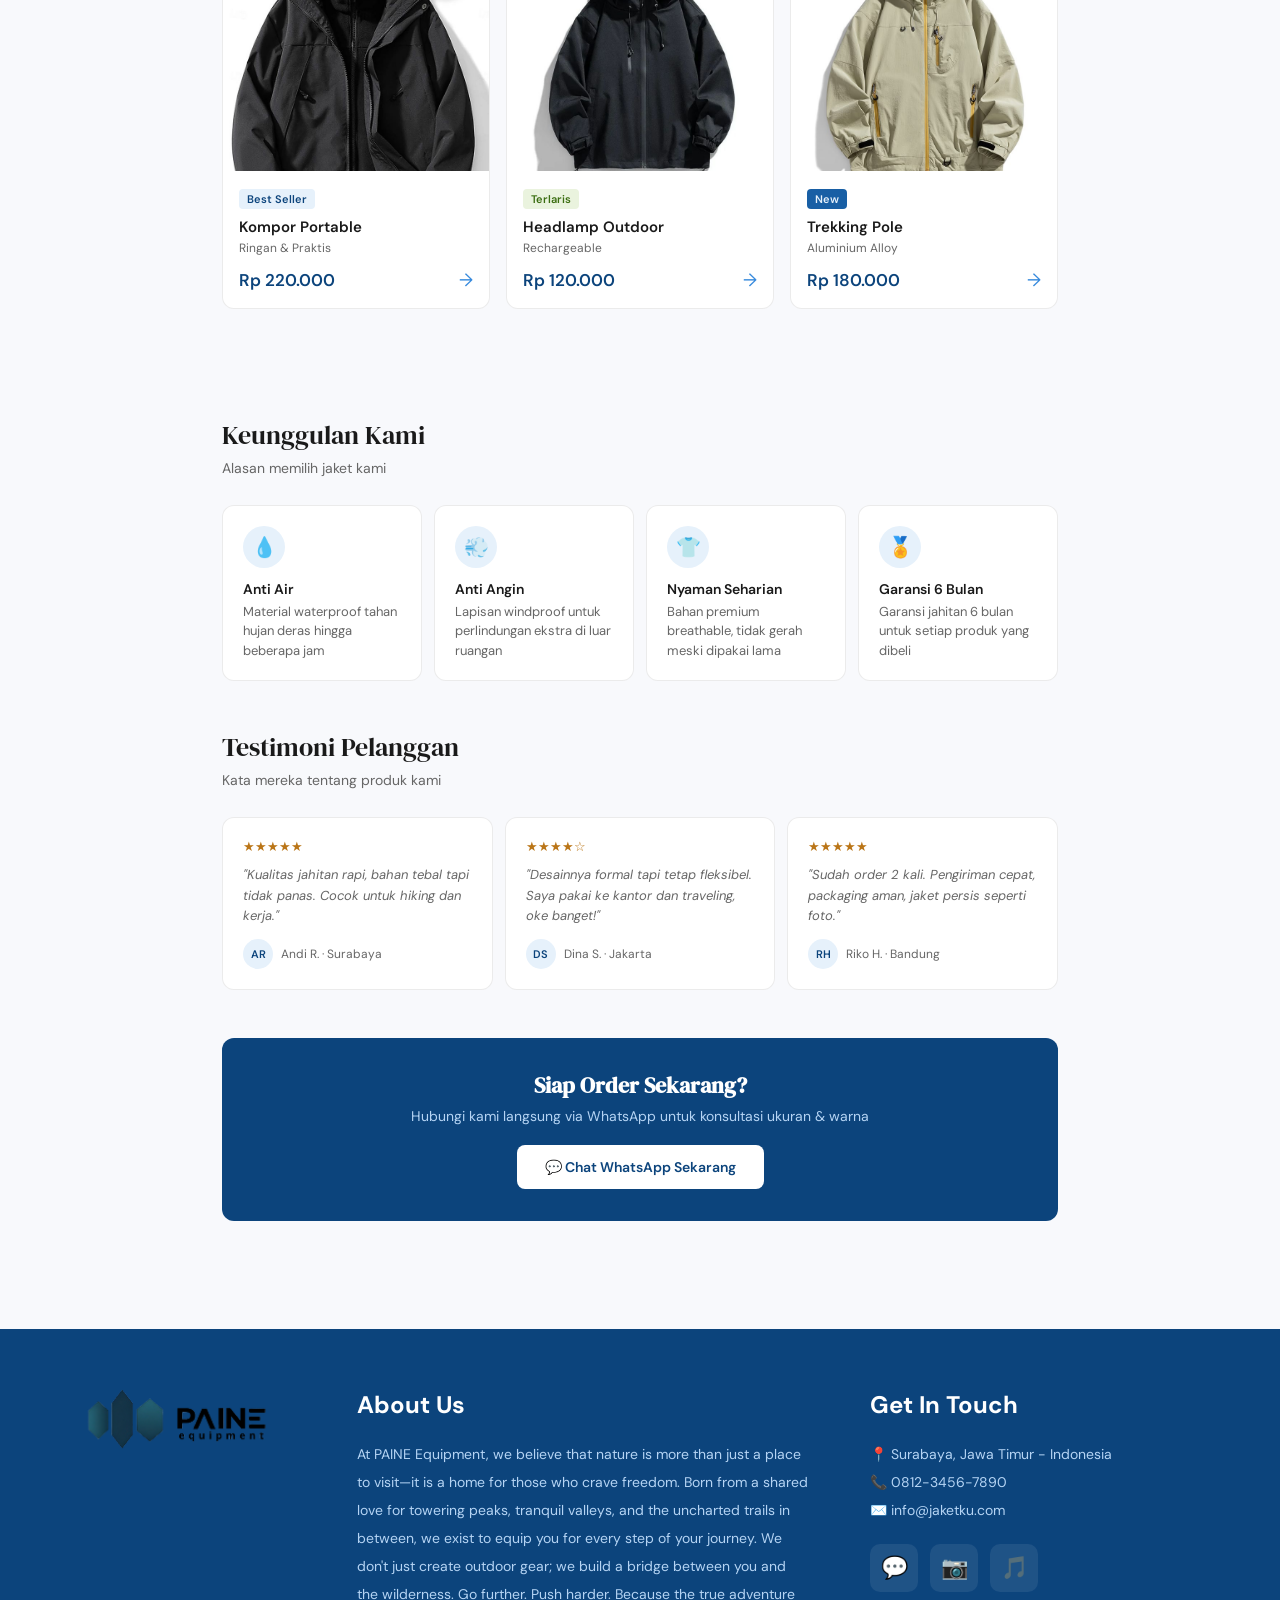
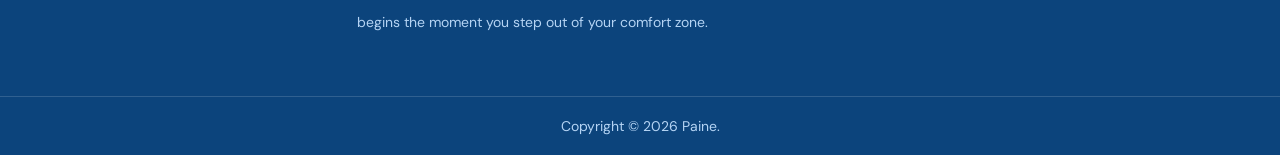
==== commit 8fbba97e: "Update index.html" ====
--- a/index.html
+++ b/index.html
@@ -4,7 +4,7 @@
 <head>
   <meta charset="UTF-8">
   <meta name="viewport" content="width=device-width, initial-scale=1.0">
-  <title>Jaket — Formal & Outdoor</title>
+  <title>JaketKu — Formal & Outdoor</title>
   <link href="https://fonts.googleapis.com/css2?family=DM+Sans:wght@400;500;600&family=DM+Serif+Display&display=swap" rel="stylesheet">
   <link rel="stylesheet" href="https://unpkg.com/aos@2.3.4/dist/aos.css">
   <link rel="stylesheet" href="../code/style.css">
@@ -15,7 +15,7 @@
   <!-- NAVBAR -->
   <nav>
     <div class="nav-logo">
-      <a href="paine.html">
+      <a href="../code/paine1.html">
         <img src="../pic/upscalemedia-transformed.png" alt="Logo JaketKu" class="logo-img">
       </a>
     </div>
@@ -306,9 +306,62 @@
                 "Sistem suspensi ergonomis dengan back panel berjaring memaksimalkan sirkulasi udara di punggung, mengurangi keringat dan kelelahan saat membawa beban berat dalam jarak jauh.",
               ]
             }
+          },
+                    {
+            id: 7,
+            nama: "Carrier 60L",
+            tagline: "Kapasitas Besar",
+            badge: "New",
+            badgeClass: "badge-navy",
+            harga: "Rp 650.000",
+            gambar: "../pic/con3.jpg",
+            featured: false,
+            spesifikasi: [
+              { label: "Kapasitas",    val: "60 Liter" },
+              { label: "Bahan",        val: "Cordura 600D" },
+              { label: "Waterproof",   val: "Rain cover included" },
+              { label: "Berat",        val: "±1.5 kg" },
+              { label: "Tinggi Ideal", val: "165 - 185 cm" },
+              { label: "Garansi",      val: "6 bulan" },
+            ],
+            artikel: {
+              judul: "Carrier 60L: bawa semua yang kamu butuhkan",
+              isi: [
+                "Carrier 60L adalah solusi sempurna untuk perjalanan panjang 3-5 hari. Volume 60 liter memberikan ruang yang cukup untuk semua perlengkapan camping tanpa harus meninggalkan barang penting.",
+                "Material Cordura 600D yang terkenal dengan ketahanannya terhadap abrasi memastikan carrier ini tahan lama meski dipakai di medan berbatu. Dilengkapi rain cover untuk perlindungan dari hujan.",
+                "Sistem suspensi ergonomis dengan back panel berjaring memaksimalkan sirkulasi udara di punggung, mengurangi keringat dan kelelahan saat membawa beban berat dalam jarak jauh.",
+              ]
+            }
+          },
+           {
+            id: 8,
+            nama: "Carrier 6L",
+            tagline: "Kapasitas Besar",
+            badge: "New",
+            badgeClass: "badge-navy",
+            harga: "Rp 650.000",
+            gambar: "../pic/con3.jpg",
+            featured: false,
+            spesifikasi: [
+              { label: "Kapasitas",    val: "60 Liter" },
+              { label: "Bahan",        val: "Cordura 600D" },
+              { label: "Waterproof",   val: "Rain cover included" },
+              { label: "Berat",        val: "±1.5 kg" },
+              { label: "Tinggi Ideal", val: "165 - 185 cm" },
+              { label: "Garansi",      val: "6 bulan" },
+            ],
+            artikel: {
+              judul: "Carrier 60L: bawa semua yang kamu butuhkan",
+              isi: [
+                "Carrier 60L adalah solusi sempurna untuk perjalanan panjang 3-5 hari. Volume 60 liter memberikan ruang yang cukup untuk semua perlengkapan camping tanpa harus meninggalkan barang penting.",
+                "Material Cordura 600D yang terkenal dengan ketahanannya terhadap abrasi memastikan carrier ini tahan lama meski dipakai di medan berbatu. Dilengkapi rain cover untuk perlindungan dari hujan.",
+                "Sistem suspensi ergonomis dengan back panel berjaring memaksimalkan sirkulasi udara di punggung, mengurangi keringat dan kelelahan saat membawa beban berat dalam jarak jauh.",
+              ]
+            }
           }
         ]
       },
+      
       {
         nama: "Equipment",
         products: [
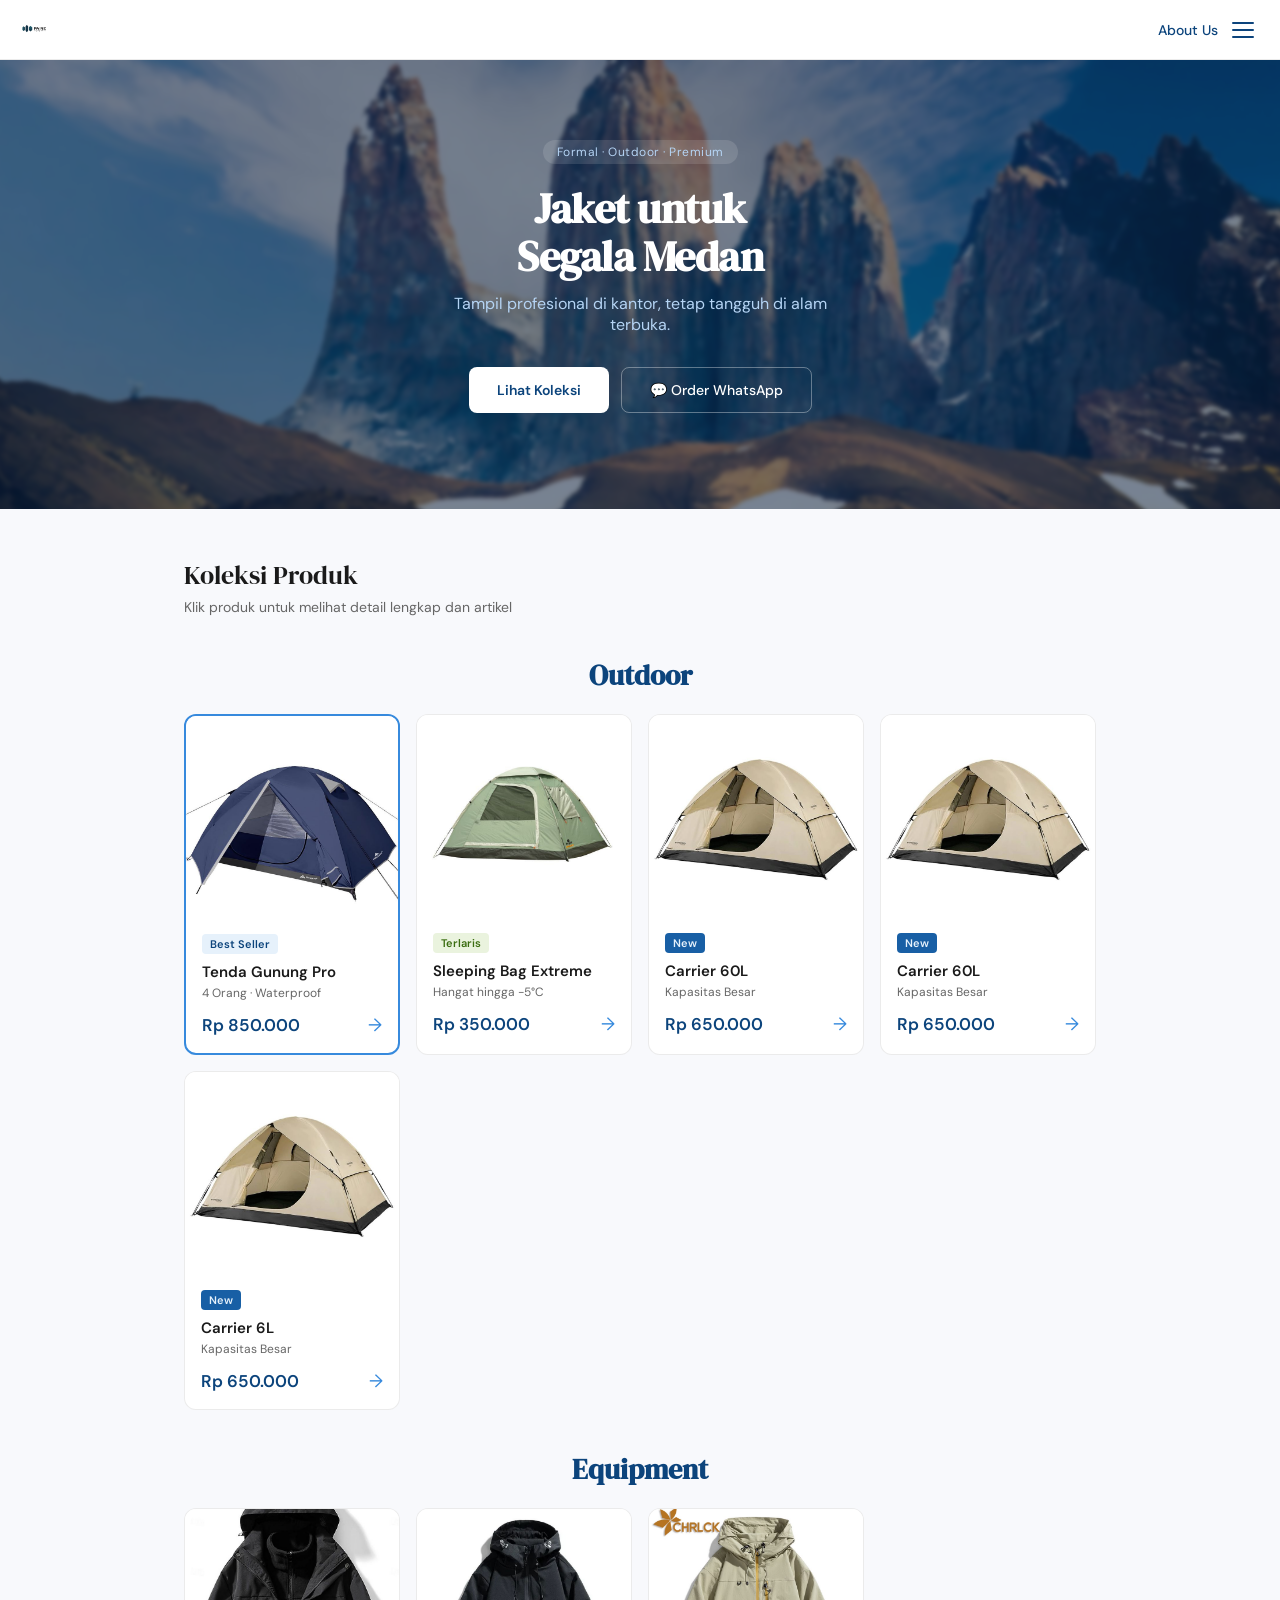
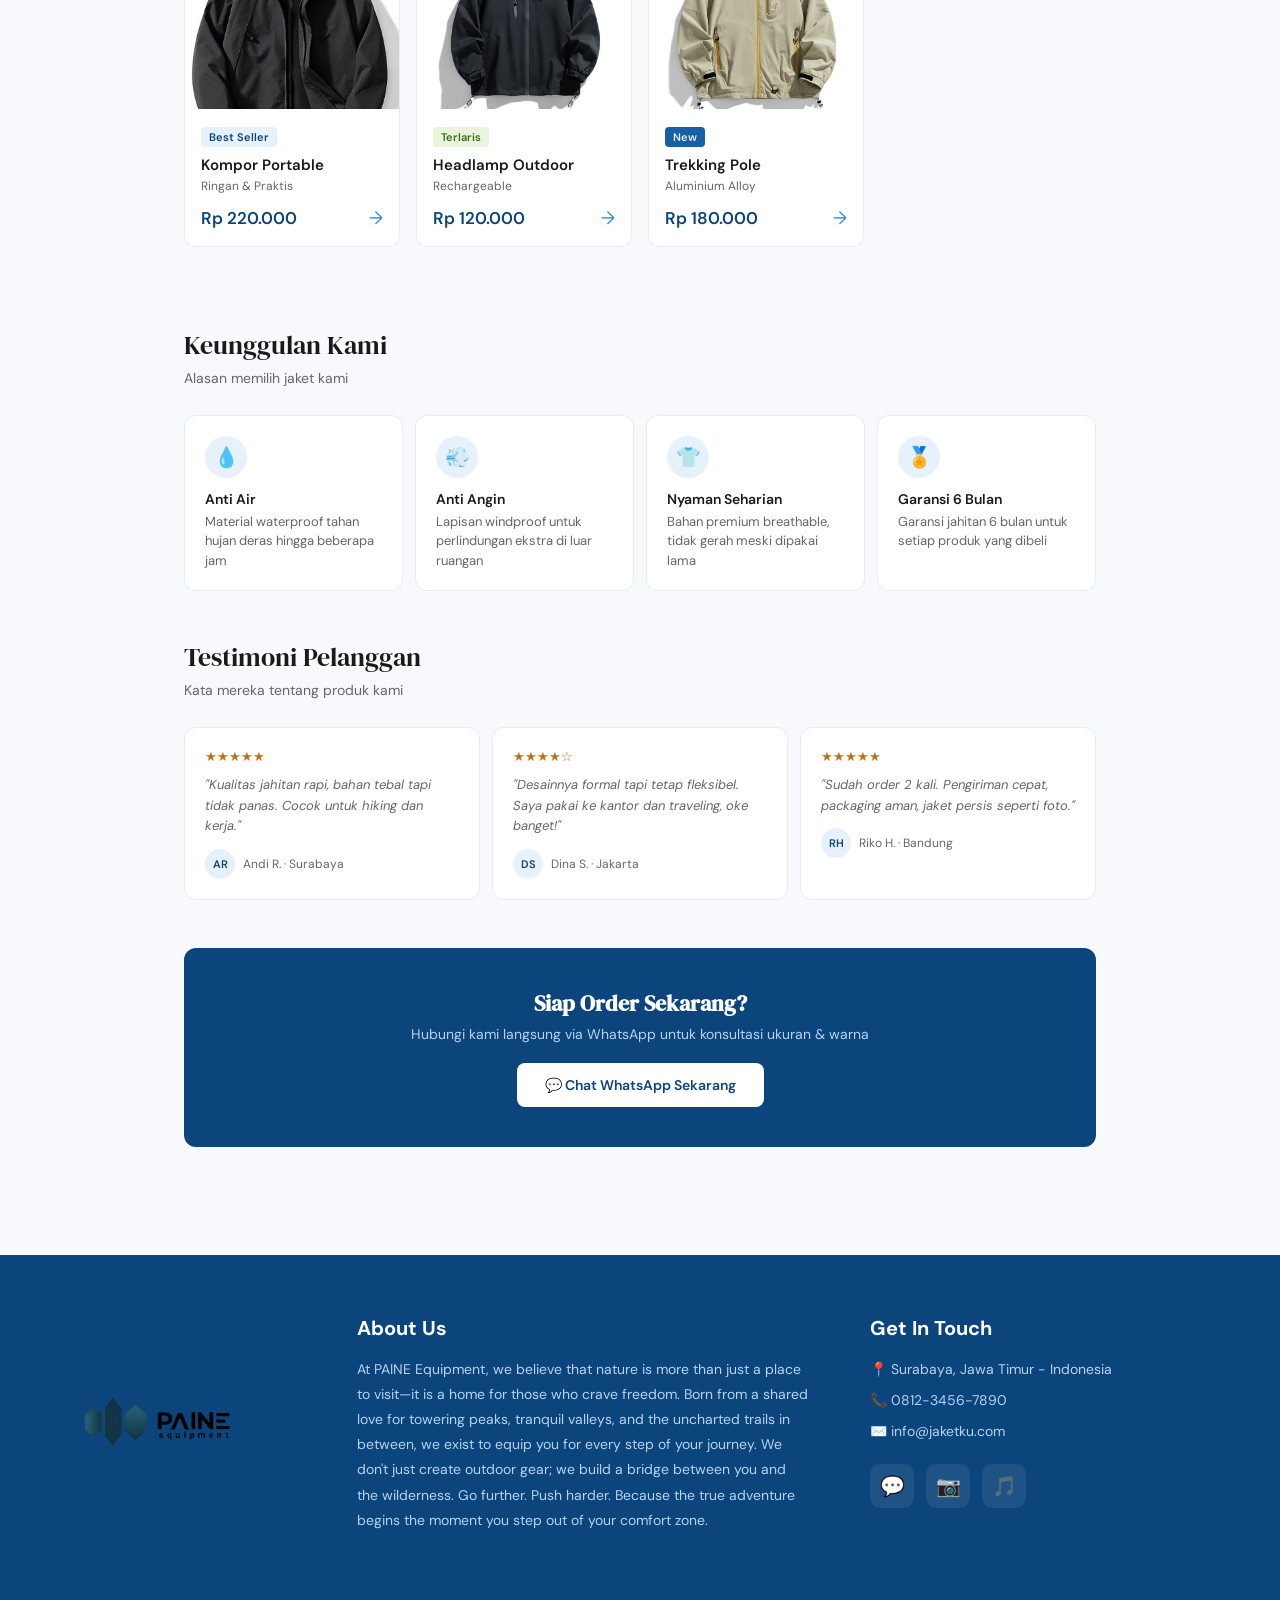
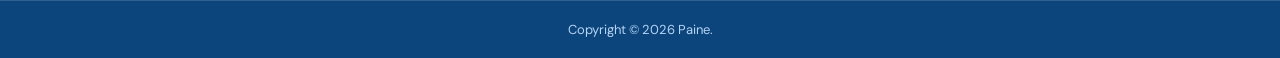
==== commit 939172b9: "Update index.html" ====
--- a/index.html
+++ b/index.html
@@ -15,7 +15,7 @@
   <!-- NAVBAR -->
   <nav>
     <div class="nav-logo">
-      <a href="../code/paine1.html">
+      <a href="index.html">
         <img src="../pic/upscalemedia-transformed.png" alt="Logo JaketKu" class="logo-img">
       </a>
     </div>
--- a/code/style.css
+++ b/code/style.css
@@ -1,621 +1,575 @@
-  :root {
-    --blue-dark: #0C447C;
-    --blue-mid: #185FA5;
-    --blue-light: #378ADD;
-    --blue-pale: #E6F1FB;
-    --blue-soft: #B5D4F4;
-    --green-pale: #EAF3DE;
-    --green-dark: #3B6D11;
-    --amber: #BA7517;
-    --text: #1a1a1a;
-    --text-muted: #666;
-    --border: rgba(0,0,0,0.08);
-    --bg: #f8f9fc;
-    --white: #ffffff;
-    --radius: 12px;
-    --radius-sm: 8px;
-  }
-
-  * { box-sizing: border-box; margin: 0; padding: 0; }
-  body {
-    margin: 0;
-    padding: 0;
-  }
-
-
-  body {
-    font-family: 'DM Sans', sans-serif;
-    background: var(--bg);
-    color: var(--text);
-    min-height: 100vh;
-  }
-.category-title {
-  font-family: 'DM Serif Display', serif;
-  font-size: 30px;
-  color: var(--blue-dark);
-  margin: 50px 0 20px;
-  text-align: center;
-}
-
-.category-grid {
-  margin-bottom: 60px;
-}
-/* NAV */
+/* ============================================================
+   ROOT VARIABLES
+   ============================================================ */
+:root {
+  --blue-dark:  #0C447C;
+  --blue-mid:   #185FA5;
+  --blue-light: #378ADD;
+  --blue-pale:  #E6F1FB;
+  --blue-soft:  #B5D4F4;
+  --green-pale: #EAF3DE;
+  --green-dark: #3B6D11;
+  --amber:      #BA7517;
+  --text:       #1a1a1a;
+  --text-muted: #666;
+  --border:     rgba(0,0,0,0.08);
+  --bg:         #f8f9fc;
+  --white:      #ffffff;
+  --radius:     12px;
+  --radius-sm:  8px;
+}
+
+/* ============================================================
+   RESET
+   ============================================================ */
+*, *::before, *::after { box-sizing: border-box; margin: 0; padding: 0; }
+
+body {
+  font-family: 'DM Sans', sans-serif;
+  background: var(--bg);
+  color: var(--text);
+  min-height: 100vh;
+  overflow-x: hidden; /* cegah scroll horizontal */
+}
+
+img { max-width: 100%; display: block; }
+
+/* ============================================================
+   NAVBAR
+   ============================================================ */
 nav {
+  position: sticky;
+  top: 0;
+  z-index: 200;
   background: var(--white);
   border-bottom: 1px solid var(--border);
-  padding: 0 2rem;
   height: 60px;
+  padding: 0 1.25rem;
   display: flex;
   align-items: center;
   justify-content: space-between;
-  position: sticky;
-  top: 0;
-  z-index: 100;
-}
-
-.nav-logo {
+}
+
+.nav-logo a   { display: flex; align-items: center; }
+.logo-img     { height: 36px; width: auto; object-fit: contain; }
+
+/* Hamburger */
+.hamburger {
   display: flex;
-  align-items: center;
-  gap: 10px;
+  flex-direction: column;
+  justify-content: center;
+  gap: 5px;
+  cursor: pointer;
+  background: none;
+  border: none;
+  padding: 6px;
+  border-radius: 8px;
+  transition: background 0.15s;
+  touch-action: manipulation; /* respons tap lebih cepat di mobile */
+}
+.hamburger:hover  { background: #f0f4f8; }
+.hamburger span   { display: block; width: 22px; height: 2px; background: var(--blue-dark); border-radius: 2px; transition: transform 0.25s, opacity 0.25s; }
+.hamburger.open span:nth-child(1) { transform: translateY(7px) rotate(45deg); }
+.hamburger.open span:nth-child(2) { opacity: 0; }
+.hamburger.open span:nth-child(3) { transform: translateY(-7px) rotate(-45deg); }
+
+.nav-right  { display: flex; align-items: center; gap: 8px; cursor: pointer; }
+.nav-label  { font-size: 14px; font-weight: 500; color: var(--blue-dark); user-select: none; }
+
+/* Dropdown */
+.nav-dropdown {
+  display: none;
+  position: absolute;
+  top: 60px;
+  right: 1rem;
+  background: var(--white);
+  border: 1px solid var(--border);
+  border-radius: var(--radius);
+  box-shadow: 0 8px 32px rgba(12,68,124,0.12);
+  padding: 0.75rem;
+  min-width: 200px;
+  z-index: 300;
+  animation: dropDown 0.2s ease;
+}
+.nav-dropdown.open { display: block; }
+
+@keyframes dropDown {
+  from { opacity: 0; transform: translateY(-8px); }
+  to   { opacity: 1; transform: translateY(0); }
+}
+
+.dropdown-title {
+  font-size: 11px; font-weight: 600; color: #999;
+  letter-spacing: 0.6px; text-transform: uppercase;
+  padding: 4px 8px 8px;
+  border-bottom: 1px solid rgba(0,0,0,0.06);
+  margin-bottom: 6px;
+}
+.dropdown-item {
+  display: flex; align-items: center; gap: 12px;
+  padding: 10px 12px; border-radius: 8px;
+  text-decoration: none; color: var(--text);
+  font-size: 14px; font-weight: 500;
+  transition: background 0.12s;
+}
+.dropdown-item:hover { background: #f0f4f8; }
+.dropdown-icon {
+  width: 36px; height: 36px; border-radius: 10px;
+  display: flex; align-items: center; justify-content: center;
+  font-size: 18px; flex-shrink: 0;
+}
+.icon-wa { background: #e8f5e9; }
+.icon-ig { background: #fce4ec; }
+.icon-tt { background: #e8eaf6; }
+.dropdown-info { line-height: 1; }
+.dropdown-sub  { font-size: 11px; color: #999; font-weight: 400; margin-top: 2px; }
+
+.nav-overlay { display: none; position: fixed; inset: 0; z-index: 199; }
+.nav-overlay.open { display: block; }
+
+/* ============================================================
+   PAGES
+   ============================================================ */
+.page { display: none; animation: fadeIn 0.2s ease; }
+.page.active { display: block; }
+@keyframes fadeIn {
+  from { opacity: 0; transform: translateY(8px); }
+  to   { opacity: 1; transform: translateY(0); }
+}
+
+/* ============================================================
+   HERO
+   ============================================================ */
+.hero {
+  position: relative;
+  padding: 5rem 1.5rem 6rem;
+  text-align: center;
+  overflow: hidden;
+}
+.hero::before {
+  content: '';
+  position: absolute;
+  inset: -10px;
+  background: url('../pic/upscalemedia-transformed.webp') center center / cover no-repeat;
+  filter: blur(2px);
+  z-index: 0;
+}
+.hero::after {
+  content: '';
+  position: absolute;
+  inset: 0;
+  background: rgba(10, 30, 60, 0.55);
+  z-index: 1;
+}
+.hero > * { position: relative; z-index: 2; }
+
+.hero-badge {
+  display: inline-block;
+  background: rgba(255,255,255,0.12);
+  color: var(--blue-soft);
+  font-size: 12px;
+  padding: 4px 14px;
+  border-radius: 20px;
+  margin-bottom: 1.25rem;
+  letter-spacing: 0.5px;
+}
+.hero h1 {
   font-family: 'DM Serif Display', serif;
-  font-size: 20px;
-  color: var(--blue-dark);
+  font-size: 42px;
+  color: white;
+  line-height: 1.15;
+  margin-bottom: 0.75rem;
   letter-spacing: -0.5px;
 }
-
-.nav-logo img {
-  width: 160px;
-  height: 200px;
-  object-fit: contain;
-}
-
-.nav-logo span {
-  color: var(--blue-light);
-}
-    /* ── NAVBAR ─────────────────────────────────────── */
-    nav {
-      position: sticky;
-      top: 0;
-      z-index: 200;
-      background: #fff;
-      border-bottom: 1px solid rgba(0,0,0,0.08);
-      height: 60px;
-      padding: 0 2rem;
-      display: flex;
-      align-items: center;
-      justify-content: space-between;
-    }
-
-    .nav-logo a { display: flex; align-items: center; }
-    .logo-img   { height: 36px; width: auto; }
-
-    /* Hamburger button */
-    .hamburger {
-      display: flex;
-      flex-direction: column;
-      justify-content: center;
-      gap: 5px;
-      cursor: pointer;
-      background: none;
-      border: none;
-      padding: 6px;
-      border-radius: 8px;
-      transition: background 0.15s;
-    }
-    .hamburger:hover { background: #f0f4f8; }
-    .hamburger span {
-      display: block;
-      width: 22px;
-      height: 2px;
-      background: #0C447C;
-      border-radius: 2px;
-      transition: transform 0.25s, opacity 0.25s;
-    }
-    /* Animasi silang saat menu terbuka */
-    .hamburger.open span:nth-child(1) { transform: translateY(7px) rotate(45deg); }
-    .hamburger.open span:nth-child(2) { opacity: 0; }
-    .hamburger.open span:nth-child(3) { transform: translateY(-7px) rotate(-45deg); }
-
-    /* Label "About Us" di sebelah hamburger */
-    .nav-right {
-      display: flex;
-      align-items: center;
-      gap: 8px;
-    }
-    .nav-label {
-      font-size: 14px;
-      font-weight: 500;
-      color: #0C447C;
-      user-select: none;
-      cursor: pointer;
-    }
-
-    /* Dropdown menu */
-    .nav-dropdown {
-      display: none;
-      position: absolute;
-      top: 60px;
-      right: 1.5rem;
-      background: #fff;
-      border: 1px solid rgba(0,0,0,0.08);
-      border-radius: 12px;
-      box-shadow: 0 8px 32px rgba(12,68,124,0.12);
-      padding: 0.75rem;
-      min-width: 200px;
-      z-index: 300;
-      animation: dropDown 0.2s ease;
-    }
-    .nav-dropdown.open { display: block; }
-
-    @keyframes dropDown {
-      from { opacity: 0; transform: translateY(-8px); }
-      to   { opacity: 1; transform: translateY(0); }
-    }
-
-    .dropdown-title {
-      font-size: 11px;
-      font-weight: 600;
-      color: #999;
-      letter-spacing: 0.6px;
-      text-transform: uppercase;
-      padding: 4px 8px 8px;
-      border-bottom: 1px solid rgba(0,0,0,0.06);
-      margin-bottom: 6px;
-    }
-
-    .dropdown-item {
-      display: flex;
-      align-items: center;
-      gap: 12px;
-      padding: 10px 12px;
-      border-radius: 8px;
-      text-decoration: none;
-      color: #1a1a1a;
-      font-size: 14px;
-      font-weight: 500;
-      transition: background 0.12s;
-    }
-    .dropdown-item:hover { background: #f0f4f8; }
-
-    .dropdown-icon {
-      width: 36px;
-      height: 36px;
-      border-radius: 10px;
-      display: flex;
-      align-items: center;
-      justify-content: center;
-      font-size: 18px;
-      flex-shrink: 0;
-    }
-    .icon-wa    { background: #e8f5e9; }
-    .icon-ig    { background: #fce4ec; }
-    .icon-tt    { background: #e8eaf6; }
-
-    .dropdown-info { line-height: 1 }
-    .dropdown-sub  { font-size: 11px; color: #999; font-weight: 400; margin-top: 2px; }
-
-    /* Overlay penutup dropdown saat klik di luar */
-    .nav-overlay {
-      display: none;
-      position: fixed;
-      inset: 0;
-      z-index: 199;
-    }
-    .nav-overlay.open { display: block; }
-.nav-wa {
-  background: var(--blue-dark);
-  color: white;
-  border: none;
-  padding: 8px 18px;
+.hero p {
+  font-size: 16px;
+  color: var(--blue-soft);
+  margin-bottom: 2rem;
+  max-width: 420px;
+  margin-left: auto;
+  margin-right: auto;
+}
+.hero-btns {
+  display: flex;
+  gap: 12px;
+  justify-content: center;
+  flex-wrap: wrap;
+}
+
+/* ============================================================
+   BUTTONS
+   ============================================================ */
+.btn-primary {
+  background: white; color: var(--blue-dark);
+  border: none; padding: 13px 28px;
   border-radius: var(--radius-sm);
-  font-size: 13px;
-  font-weight: 500;
-  cursor: pointer;
-  display: flex;
-  align-items: center;
-  gap: 6px;
+  font-size: 14px; font-weight: 600;
+  cursor: pointer; font-family: 'DM Sans', sans-serif;
+  touch-action: manipulation;
+}
+.btn-outline {
+  background: transparent; color: white;
+  border: 1px solid rgba(255,255,255,0.35);
+  padding: 13px 28px; border-radius: var(--radius-sm);
+  font-size: 14px; font-weight: 500;
+  cursor: pointer; font-family: 'DM Sans', sans-serif;
+  text-decoration: none; display: inline-block;
+  touch-action: manipulation;
+}
+.btn-wa-big {
+  background: white; color: var(--blue-dark);
+  border: none; padding: 13px 28px;
+  border-radius: var(--radius-sm);
+  font-size: 14px; font-weight: 600;
+  cursor: pointer; display: inline-flex;
+  align-items: center; gap: 8px;
+  font-family: 'DM Sans', sans-serif;
   text-decoration: none;
+  touch-action: manipulation;
+}
+.btn-order {
+  background: var(--blue-dark); color: white;
+  border: none; padding: 14px 24px;
+  border-radius: var(--radius-sm);
+  font-size: 15px; font-weight: 600;
+  cursor: pointer; display: flex;
+  align-items: center; justify-content: center;
+  gap: 8px; width: 100%;
   font-family: 'DM Sans', sans-serif;
-}
-
-  /* PAGES */
-  .page { display: none; animation: fadeIn 0.2s ease; }
-  .page.active { display: block; }
-  @keyframes fadeIn { from { opacity: 0; transform: translateY(8px); } to { opacity: 1; transform: translateY(0); } }
-
-  /* HERO */
-  .hero {
-    position: relative;
-    padding: 4rem 2rem 5rem;
-    text-align: center;
-    overflow: hidden;
-  }
-
-  /* Gambar background dengan blur */
-  .hero::before {
-    content: '';
-    position: absolute;
-    inset: -10px; /* sedikit lebih besar agar blur di tepi tidak bolong */
-    background: url('../pic/upscalemedia-transformed.webp') center center / cover no-repeat;
-    filter: blur(2px);
-    z-index: 0;
-  }
-
-  /* Overlay gelap agar teks tetap terbaca */
-  .hero::after {
-    content: '';
-    position: absolute;
-    inset: 0;
-    background: rgba(10, 30, 60, 0.55);
-    z-index: 1;
-  }
-
-  /* Semua konten hero harus di atas overlay */
-  .hero > * {
-    position: relative;
-    z-index: 2;
-  }
-  .hero-badge {
-    display: inline-block;
-    background: rgba(255,255,255,0.12);
-    color: var(--blue-soft);
-    font-size: 12px;
-    padding: 4px 14px;
-    border-radius: 20px;
-    margin-bottom: 1.25rem;
-    letter-spacing: 0.5px;
-  }
-  .hero h1 {
-    font-family: 'DM Serif Display', serif;
-    font-size: 42px;
-    color: white;
-    line-height: 1.15;
-    margin-bottom: 0.75rem;
-    letter-spacing: -0.5px;
-  }
-  .hero p {
-    font-size: 16px;
-    color: var(--blue-soft);
-    margin-bottom: 2rem;
-    max-width: 400px;
-    margin-left: auto;
-    margin-right: auto;
-  }
-  .hero-btns { display: flex; gap: 12px; justify-content: center; flex-wrap: wrap; }
-  .btn-primary {
-    background: white;
-    color: var(--blue-dark);
-    border: none;
-    padding: 12px 24px;
-    border-radius: var(--radius-sm);
-    font-size: 14px;
-    font-weight: 600;
-    cursor: pointer;
-    font-family: 'DM Sans', sans-serif;
-  }
-  .btn-outline {
-    background: transparent;
-    color: white;
-    border: 1px solid rgba(255,255,255,0.3);
-    padding: 12px 24px;
-    border-radius: var(--radius-sm);
-    font-size: 14px;
-    font-weight: 500;
-    cursor: pointer;
-    font-family: 'DM Sans', sans-serif;
-  }
-
-  /* SECTION */
-  .section { padding: 3rem 2rem; max-width: 900px; margin: 0 auto; }
-  .section-title {
-    font-family: 'DM Serif Display', serif;
-    font-size: 26px;
-    color: var(--text);
-    margin-bottom: 0.35rem;
-  }
-  .section-sub { font-size: 14px; color: var(--text-muted); margin-bottom: 1.75rem; }
-
-  /* PRODUCT GRID */
-  .prod-grid {
-    display: grid;
-    grid-template-columns: repeat(auto-fit, minmax(220px, 1fr));
-    gap: 16px;
-  }
-  .prod-card {
-    background: var(--white);
-    border: 1px solid var(--border);
-    border-radius: var(--radius);
-    overflow: hidden;
-    cursor: pointer;
-    transition: transform 0.15s, box-shadow 0.15s, border-color 0.15s;
-  }
-  .prod-card:hover {
-    transform: translateY(-3px);
-    box-shadow: 0 8px 24px rgba(12,68,124,0.1);
-    border-color: var(--blue-light);
-  }
-  .prod-card.featured { border: 2px solid var(--blue-light); }
-  .prod-card-img {
-  height: 220px;
-  overflow: hidden;}
-.prod-card-img img {
-  width: 100%;
-  height: 100%;
-  object-fit: cover;
-  display: block;
-}
-  .prod-card-body { padding: 1rem; }
-  .badge {
-    display: inline-block;
-    font-size: 11px;
-    padding: 3px 8px;
-    border-radius: 4px;
-    font-weight: 600;
-    margin-bottom: 8px;
-  }
-  .badge-blue { background: var(--blue-pale); color: var(--blue-dark); }
-  .badge-green { background: var(--green-pale); color: var(--green-dark); }
-  .badge-navy { background: var(--blue-mid); color: var(--blue-pale); }
-  .prod-name { font-size: 15px; font-weight: 600; color: var(--text); margin-bottom: 3px; }
-  .prod-sub { font-size: 12px; color: var(--text-muted); margin-bottom: 12px; }
-  .prod-footer { display: flex; align-items: center; justify-content: space-between; }
-  .prod-price { font-size: 17px; font-weight: 600; color: var(--blue-dark); }
-  .prod-arrow { font-size: 18px; color: var(--blue-light); }
-
-  /* FEATURES */
-  .features-grid {
-    display: grid;
-    grid-template-columns: repeat(auto-fit, minmax(180px, 1fr));
-    gap: 12px;
-  }
-  .feature-item {
-    background: var(--white);
-    border: 1px solid var(--border);
-    border-radius: var(--radius);
-    padding: 1.25rem;
-  }
-  .feature-icon {
-    width: 42px; height: 42px;
-    background: var(--blue-pale);
-    border-radius: 50%;
-    display: flex; align-items: center; justify-content: center;
-    font-size: 20px;
-    margin-bottom: 12px;
-  }
-  .feature-title { font-size: 14px; font-weight: 600; margin-bottom: 4px; }
-  .feature-desc { font-size: 13px; color: var(--text-muted); line-height: 1.5; }
-
-  /* TESTIMONIAL */
-  .testi-grid {
-    display: grid;
-    grid-template-columns: repeat(auto-fit, minmax(200px, 1fr));
-    gap: 12px;
-  }
-  .testi-card {
-    background: var(--white);
-    border: 1px solid var(--border);
-    border-radius: var(--radius);
-    padding: 1.25rem;
-  }
-  .testi-stars { color: var(--amber); font-size: 13px; margin-bottom: 10px; }
-  .testi-text { font-size: 13px; color: var(--text-muted); line-height: 1.6; margin-bottom: 12px; font-style: italic; }
-  .testi-author { display: flex; align-items: center; gap: 8px; }
-  .testi-avatar {
-    width: 30px; height: 30px; border-radius: 50%;
-    background: var(--blue-pale);
-    display: flex; align-items: center; justify-content: center;
-    font-size: 11px; font-weight: 600; color: var(--blue-dark);
-  }
-  .testi-name { font-size: 12px; color: var(--text-muted); }
-
-  /* CTA BANNER */
-  .cta-banner {
-    background: var(--blue-dark);
-    border-radius: var(--radius);
-    padding: 2rem;
-    text-align: center;
-  }
-  .cta-banner h3 { font-family: 'DM Serif Display', serif; font-size: 22px; color: white; margin-bottom: 0.4rem; }
-  .cta-banner p { font-size: 14px; color: var(--blue-soft); margin-bottom: 1.25rem; }
-  .btn-wa-big {
-    background: white;
-    color: var(--blue-dark);
-    border: none;
-    padding: 13px 28px;
-    border-radius: var(--radius-sm);
-    font-size: 14px;
-    font-weight: 600;
-    cursor: pointer;
-    display: inline-flex;
-    align-items: center;
-    gap: 8px;
-    font-family: 'DM Sans', sans-serif;
-    text-decoration: none;
-  }
-
-  /* DETAIL PAGE */
-  .detail-wrap { max-width: 700px; margin: 0 auto; padding: 2rem; }
-  .back-btn {
-    display: inline-flex;
-    align-items: center;
-    gap: 6px;
-    font-size: 13px;
-    color: var(--blue-mid);
-    cursor: pointer;
-    border: none;
-    background: none;
-    padding: 0;
-    margin-bottom: 1.5rem;
-    font-family: 'DM Sans', sans-serif;
-    font-weight: 500;
-  }
-  .detail-img {
-  height: 350px;
+  text-decoration: none;
+  touch-action: manipulation;
+}
+
+/* ============================================================
+   SECTION
+   ============================================================ */
+.section {
+  padding: 3rem 1.5rem;
+  max-width: 960px;
+  margin: 0 auto;
+}
+.section-title {
+  font-family: 'DM Serif Display', serif;
+  font-size: 26px; color: var(--text);
+  margin-bottom: 0.35rem;
+}
+.section-sub { font-size: 14px; color: var(--text-muted); margin-bottom: 1.75rem; }
+
+/* ============================================================
+   CATEGORY TITLE
+   ============================================================ */
+.category-title {
+  font-family: 'DM Serif Display', serif;
+  font-size: 28px; color: var(--blue-dark);
+  margin: 2.5rem 0 1.25rem;
+  text-align: center;
+}
+.category-grid { margin-bottom: 2rem; }
+
+/* ============================================================
+   PRODUCT GRID
+   ============================================================ */
+.prod-grid {
+  display: grid;
+  grid-template-columns: repeat(auto-fill, minmax(200px, 1fr));
+  gap: 16px;
+}
+.prod-card {
+  background: var(--white);
+  border: 1px solid var(--border);
   border-radius: var(--radius);
-  overflow: hidden;
+  overflow: hidden; cursor: pointer;
+  transition: transform 0.15s, box-shadow 0.15s, border-color 0.15s;
+  /* Penting: aktifkan tap highlight di mobile */
+  -webkit-tap-highlight-color: rgba(55,138,221,0.08);
+}
+.prod-card:hover {
+  transform: translateY(-3px);
+  box-shadow: 0 8px 24px rgba(12,68,124,0.1);
+  border-color: var(--blue-light);
+}
+.prod-card.featured { border: 2px solid var(--blue-light); }
+
+.prod-card-img { height: 200px; overflow: hidden; }
+.prod-card-img img { width: 100%; height: 100%; object-fit: cover; }
+
+.prod-card-body { padding: 1rem; }
+.badge {
+  display: inline-block; font-size: 11px;
+  padding: 3px 8px; border-radius: 4px;
+  font-weight: 600; margin-bottom: 8px;
+}
+.badge-blue  { background: var(--blue-pale); color: var(--blue-dark); }
+.badge-green { background: var(--green-pale); color: var(--green-dark); }
+.badge-navy  { background: var(--blue-mid); color: var(--blue-pale); }
+
+.prod-name   { font-size: 15px; font-weight: 600; color: var(--text); margin-bottom: 3px; }
+.prod-sub    { font-size: 12px; color: var(--text-muted); margin-bottom: 12px; }
+.prod-footer { display: flex; align-items: center; justify-content: space-between; }
+.prod-price  { font-size: 17px; font-weight: 600; color: var(--blue-dark); }
+.prod-arrow  { font-size: 18px; color: var(--blue-light); }
+
+/* ============================================================
+   FEATURES
+   ============================================================ */
+.features-grid {
+  display: grid;
+  grid-template-columns: repeat(auto-fit, minmax(160px, 1fr));
+  gap: 12px;
+}
+.feature-item {
+  background: var(--white); border: 1px solid var(--border);
+  border-radius: var(--radius); padding: 1.25rem;
+}
+.feature-icon {
+  width: 42px; height: 42px;
+  background: var(--blue-pale); border-radius: 50%;
+  display: flex; align-items: center; justify-content: center;
+  font-size: 20px; margin-bottom: 12px;
+}
+.feature-title { font-size: 14px; font-weight: 600; margin-bottom: 4px; }
+.feature-desc  { font-size: 13px; color: var(--text-muted); line-height: 1.5; }
+
+/* ============================================================
+   TESTIMONIAL
+   ============================================================ */
+.testi-grid {
+  display: grid;
+  grid-template-columns: repeat(auto-fit, minmax(200px, 1fr));
+  gap: 12px;
+}
+.testi-card {
+  background: var(--white); border: 1px solid var(--border);
+  border-radius: var(--radius); padding: 1.25rem;
+}
+.testi-stars  { color: var(--amber); font-size: 13px; margin-bottom: 10px; }
+.testi-text   { font-size: 13px; color: var(--text-muted); line-height: 1.6; margin-bottom: 12px; font-style: italic; }
+.testi-author { display: flex; align-items: center; gap: 8px; }
+.testi-avatar {
+  width: 30px; height: 30px; border-radius: 50%;
+  background: var(--blue-pale); flex-shrink: 0;
+  display: flex; align-items: center; justify-content: center;
+  font-size: 11px; font-weight: 600; color: var(--blue-dark);
+}
+.testi-name { font-size: 12px; color: var(--text-muted); }
+
+/* ============================================================
+   CTA BANNER
+   ============================================================ */
+.cta-banner {
+  background: var(--blue-dark); border-radius: var(--radius);
+  padding: 2.5rem 1.5rem; text-align: center;
+}
+.cta-banner h3 { font-family: 'DM Serif Display', serif; font-size: 22px; color: white; margin-bottom: 0.4rem; }
+.cta-banner p  { font-size: 14px; color: var(--blue-soft); margin-bottom: 1.25rem; }
+
+/* ============================================================
+   DETAIL PAGE
+   ============================================================ */
+.detail-wrap { max-width: 700px; margin: 0 auto; padding: 1.5rem; }
+
+.back-btn {
+  display: inline-flex; align-items: center; gap: 6px;
+  font-size: 14px; color: var(--blue-mid);
+  cursor: pointer; border: none; background: none; padding: 0;
   margin-bottom: 1.5rem;
-  }
-
-  .detail-img img {
-    width: 100%;
-    height: 100%;
-    object-fit: cover;
-  }
-  .detail-header {
-    display: flex;
-    justify-content: space-between;
-    align-items: flex-start;
-    gap: 12px;
-    margin-bottom: 1.75rem;
-    flex-wrap: wrap;
-  }
-  .detail-price { font-size: 26px; font-weight: 600; color: var(--blue-dark); white-space: nowrap; }
-  .detail-name { font-family: 'DM Serif Display', serif; font-size: 24px; color: var(--text); margin-bottom: 4px; }
-  .detail-tag { font-size: 13px; color: var(--text-muted); }
-
-  .spec-card {
-    background: var(--white);
-    border: 1px solid var(--border);
-    border-radius: var(--radius);
-    padding: 0.25rem 1.25rem;
-    margin-bottom: 1.75rem;
-  }
-  .spec-row {
-    display: flex;
-    justify-content: space-between;
-    padding: 11px 0;
-    border-bottom: 1px solid var(--border);
-    font-size: 14px;
-  }
-  .spec-row:last-child { border-bottom: none; }
-  .spec-label { color: var(--text-muted); }
-  .spec-val { font-weight: 500; color: var(--text); text-align: right; }
-
-  .artikel-card {
-    background: var(--blue-pale);
-    border-radius: var(--radius);
-    padding: 1.5rem;
-    margin-bottom: 1.75rem;
-  }
-  .artikel-title {
-    font-family: 'DM Serif Display', serif;
-    font-size: 18px;
-    color: var(--blue-dark);
-    margin-bottom: 1rem;
-    line-height: 1.3;
-  }
-  .artikel-para {
-    font-size: 14px;
-    color: #2a4a6e;
-    line-height: 1.75;
-    margin-bottom: 0.9rem;
-  }
-  .artikel-para:last-child { margin-bottom: 0; }
-
-  .btn-order {
-    background: var(--blue-dark);
-    color: white;
-    border: none;
-    padding: 14px 24px;
-    border-radius: var(--radius-sm);
-    font-size: 15px;
-    font-weight: 600;
-    cursor: pointer;
-    display: flex;
-    align-items: center;
-    justify-content: center;
-    gap: 8px;
-    width: 100%;
-    font-family: 'DM Sans', sans-serif;
-    text-decoration: none;
-  }
-
-  /* FOOTER */
-.footer {
-  background: var(--blue-dark);
-  color: white;
-  margin-top: 60px;
-}
+  font-family: 'DM Sans', sans-serif; font-weight: 500;
+  touch-action: manipulation;
+}
+
+.detail-img {
+  height: 280px; border-radius: var(--radius);
+  overflow: hidden; margin-bottom: 1.5rem;
+}
+.detail-img img { width: 100%; height: 100%; object-fit: cover; }
+
+.detail-header {
+  display: flex; justify-content: space-between;
+  align-items: flex-start; gap: 12px;
+  margin-bottom: 1.75rem; flex-wrap: wrap;
+}
+.detail-name  { font-family: 'DM Serif Display', serif; font-size: 24px; color: var(--text); margin-bottom: 4px; }
+.detail-tag   { font-size: 13px; color: var(--text-muted); }
+.detail-price { font-size: 24px; font-weight: 600; color: var(--blue-dark); white-space: nowrap; }
+
+.spec-card {
+  background: var(--white); border: 1px solid var(--border);
+  border-radius: var(--radius); padding: 0.25rem 1.25rem;
+  margin-bottom: 1.75rem;
+}
+.spec-row {
+  display: flex; justify-content: space-between;
+  padding: 11px 0; border-bottom: 1px solid var(--border);
+  font-size: 14px;
+}
+.spec-row:last-child { border-bottom: none; }
+.spec-label { color: var(--text-muted); }
+.spec-val   { font-weight: 500; color: var(--text); text-align: right; max-width: 60%; }
+
+.artikel-card {
+  background: var(--blue-pale); border-radius: var(--radius);
+  padding: 1.5rem; margin-bottom: 1.75rem;
+}
+.artikel-title {
+  font-family: 'DM Serif Display', serif;
+  font-size: 18px; color: var(--blue-dark);
+  margin-bottom: 1rem; line-height: 1.3;
+}
+.artikel-para {
+  font-size: 14px; color: #2a4a6e;
+  line-height: 1.75; margin-bottom: 0.9rem;
+}
+.artikel-para:last-child { margin-bottom: 0; }
+
+/* ============================================================
+   FOOTER
+   ============================================================ */
+.footer { background: var(--blue-dark); color: white; margin-top: 60px; }
 
 .footer-container {
-  max-width: 1200px;
-  margin: auto;
+  max-width: 1200px; margin: auto;
   padding: 60px 30px;
   display: grid;
   grid-template-columns: 1fr 2fr 1.5fr;
-  gap: 60px;
-  align-items: start;
-}
-
-.footer-logo {
-  width: 220px;
-  object-fit: contain;
-  margin-top: -100px;
-}
-
-
-.footer-col h3 {
-  margin-bottom: 20px;
-  font-size: 24px;
-  color: white;
-}
-
-.footer-col p {
-  color: var(--blue-soft);
-  line-height: 2;
-  font-size: 14px;
-}
-
-.social-icons {
-  display: flex;
-  gap: 12px;
-  margin-top: 20px;
-}
-
+  gap: 60px; align-items: start;
+}
+
+.footer-logo { width: 180px; object-fit: contain; }
+
+.footer-col h3 { margin-bottom: 16px; font-size: 20px; color: white; }
+.footer-col p  { color: var(--blue-soft); line-height: 1.8; font-size: 14px; margin-bottom: 6px; }
+
+.social-icons { display: flex; gap: 12px; margin-top: 20px; flex-wrap: wrap; }
 .social-icons a {
-  width: 48px;
-  height: 48px;
+  width: 44px; height: 44px;
   background: rgba(255,255,255,0.08);
-  border-radius: 10px;
-  display: flex;
-  align-items: center;
-  justify-content: center;
-  text-decoration: none;
-  font-size: 22px;
-  transition: .3s;
-}
-
-.social-icons a:hover {
-  background: var(--blue-light);
-}
+  border-radius: 10px; display: flex;
+  align-items: center; justify-content: center;
+  text-decoration: none; font-size: 20px;
+  transition: background 0.2s;
+  touch-action: manipulation;
+}
+.social-icons a:hover { background: var(--blue-light); }
 
 .footer-bottom {
   border-top: 1px solid rgba(255,255,255,0.15);
-  text-align: center;
-  padding: 20px;
-  color: var(--blue-soft);
-  font-size: 14px;
-}
-
+  text-align: center; padding: 20px;
+  color: var(--blue-soft); font-size: 13px;
+}
+
+/* ============================================================
+   RESPONSIVE — TABLET (max 768px)
+   ============================================================ */
 @media (max-width: 768px) {
+
+  /* Hero */
+  .hero { padding: 4rem 1.25rem 4.5rem; }
+  .hero h1 { font-size: 34px; }
+  .hero p  { font-size: 15px; }
+
+  /* Tombol hero jadi full width */
+  .hero-btns { flex-direction: column; align-items: center; }
+  .btn-primary,
+  .btn-outline { width: 100%; max-width: 320px; text-align: center; }
+
+  /* Product grid: 2 kolom di tablet */
+  .prod-grid {
+    grid-template-columns: repeat(2, 1fr);
+    gap: 12px;
+  }
+
+  /* Features: 2 kolom */
+  .features-grid { grid-template-columns: repeat(2, 1fr); }
+
+  /* Testimonial: 1 kolom */
+  .testi-grid { grid-template-columns: 1fr; }
+
+  /* Detail */
+  .detail-img   { height: 220px; }
+  .detail-name  { font-size: 20px; }
+  .detail-price { font-size: 20px; }
+
+  /* Footer: 1 kolom, center */
   .footer-container {
     grid-template-columns: 1fr;
+    gap: 32px;
+    padding: 40px 20px;
     text-align: center;
   }
-
-  .footer-logo {
-    margin: auto;
+  .footer-logo  { margin: 0 auto; }
+  .social-icons { justify-content: center; }
+}
+
+/* ============================================================
+   RESPONSIVE — MOBILE (max 480px)
+   ============================================================ */
+@media (max-width: 480px) {
+
+  /* Section padding lebih kecil */
+  .section { padding: 2rem 1rem; }
+
+  /* Hero */
+  .hero { padding: 3rem 1rem 3.5rem; }
+  .hero h1 { font-size: 28px; }
+  .hero p  { font-size: 14px; }
+
+  /* Hero badge lebih kecil */
+  .hero-badge { font-size: 11px; padding: 3px 10px; }
+
+  /* Category title */
+  .category-title { font-size: 22px; margin: 2rem 0 1rem; }
+
+  /* Product grid: 2 kolom di mobile */
+  .prod-grid {
+    grid-template-columns: repeat(2, 1fr);
+    gap: 10px;
   }
 
-  .social-icons {
+  /* Tinggi gambar produk lebih kecil di HP */
+  .prod-card-img { height: 150px; }
+  .prod-card-body { padding: 0.75rem; }
+  .prod-name  { font-size: 13px; }
+  .prod-price { font-size: 14px; }
+  .prod-sub   { font-size: 11px; margin-bottom: 8px; }
+
+  /* Features: 2 kolom */
+  .features-grid { grid-template-columns: repeat(2, 1fr); gap: 10px; }
+  .feature-item  { padding: 1rem; }
+  .feature-title { font-size: 13px; }
+  .feature-desc  { font-size: 12px; }
+
+  /* Testimonial: 1 kolom */
+  .testi-grid { grid-template-columns: 1fr; }
+
+  /* Detail */
+  .detail-wrap  { padding: 1rem; }
+  .detail-img   { height: 200px; }
+  .detail-name  { font-size: 18px; }
+  .detail-price { font-size: 18px; }
+  .detail-header { flex-direction: column; gap: 8px; }
+
+  /* Spec value tidak terpotong */
+  .spec-val { max-width: 55%; font-size: 13px; }
+  .spec-label { font-size: 13px; }
+
+  /* Artikel */
+  .artikel-title { font-size: 16px; }
+  .artikel-para  { font-size: 13px; }
+
+  /* CTA banner */
+  .cta-banner { padding: 2rem 1rem; }
+  .cta-banner h3 { font-size: 18px; }
+  .btn-wa-big {
+    width: 100%;
     justify-content: center;
+    padding: 13px 16px;
   }
-}
-  footer strong { color: white; }
-
-  @media (max-width: 600px) {
-    .hero h1 { font-size: 30px; }
-    .section { padding: 2rem 1rem; }
-    .detail-wrap { padding: 1.25rem; }
-  }+
+  /* Footer */
+  .footer-container { padding: 32px 16px; gap: 24px; }
+  .footer-logo { width: 140px; }
+  .footer-col h3 { font-size: 17px; }
+
+  /* Section title */
+  .section-title { font-size: 22px; }
+}
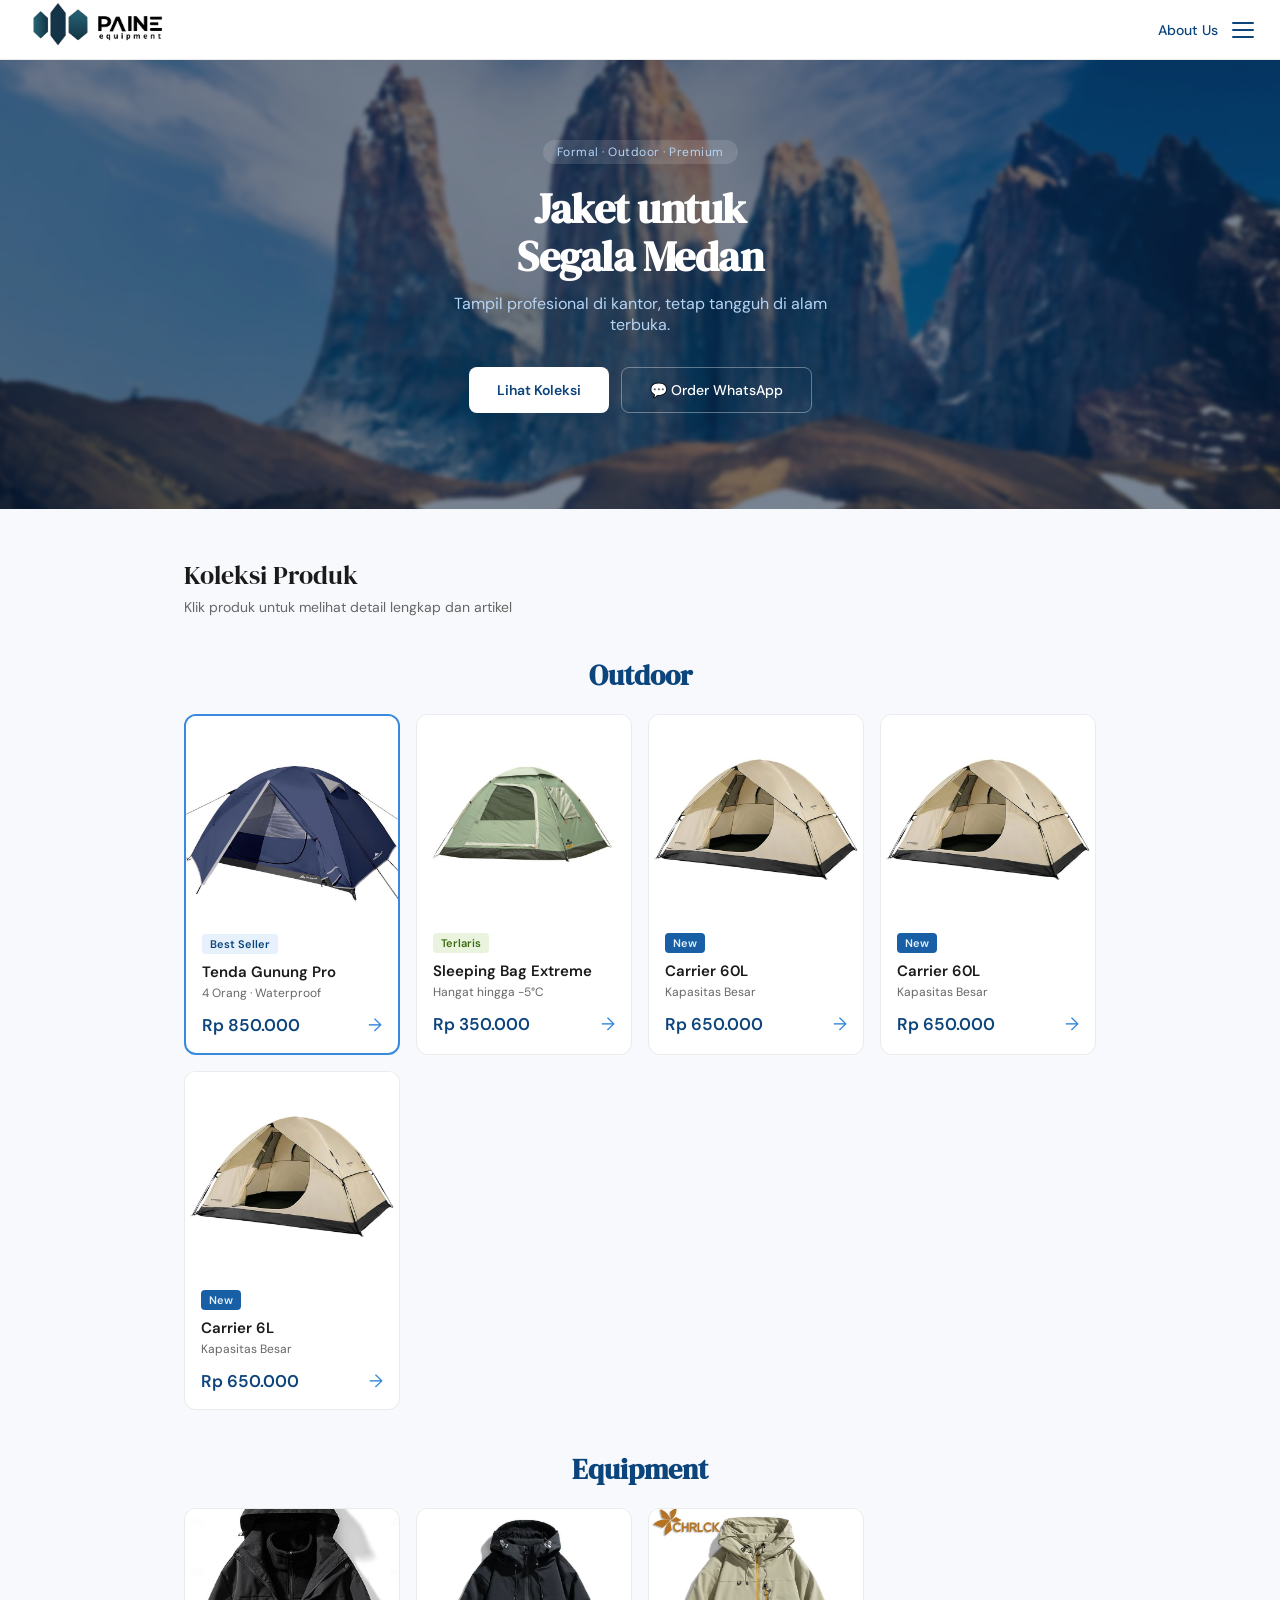
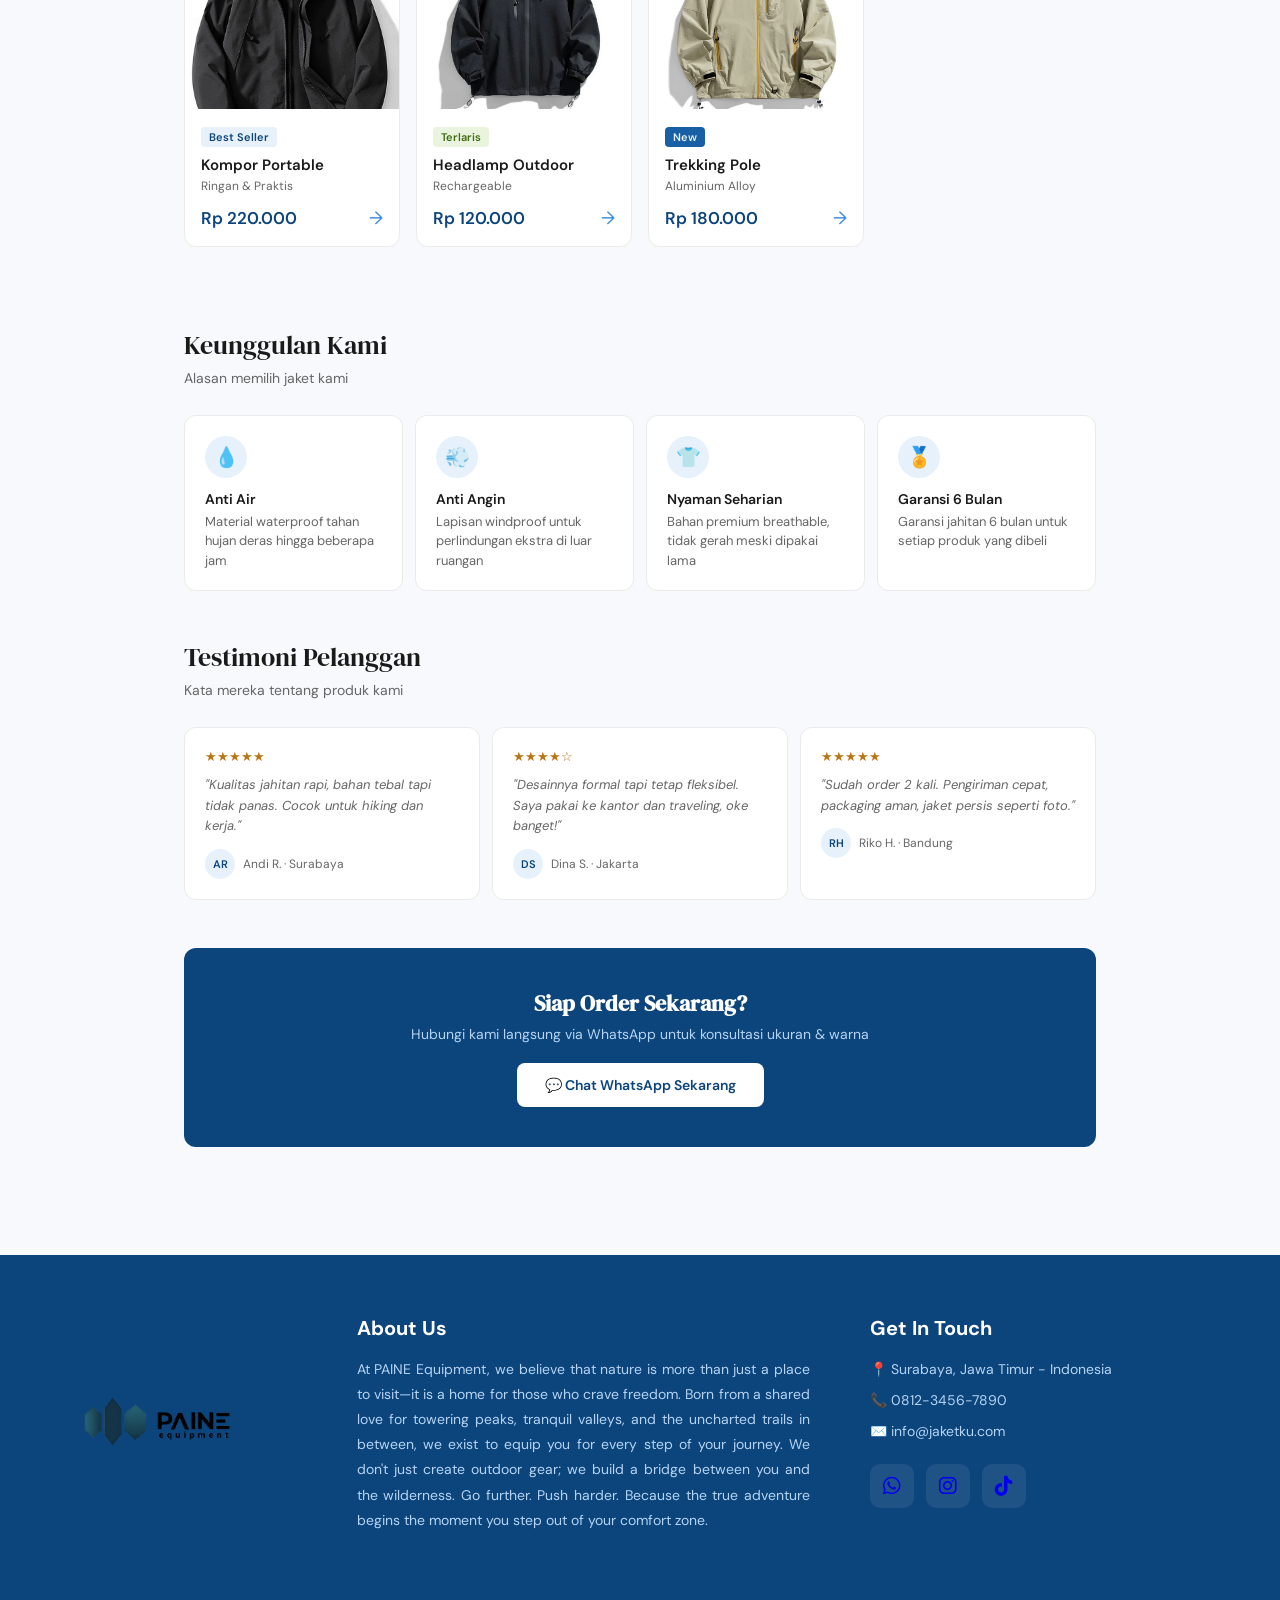
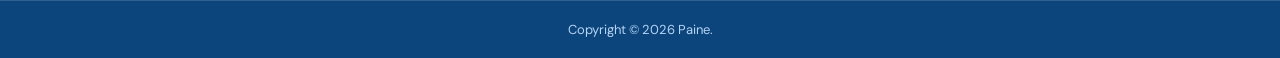
==== commit 9e8f3733: "Update index.html" ====
--- a/index.html
+++ b/index.html
@@ -8,6 +8,8 @@
   <link href="https://fonts.googleapis.com/css2?family=DM+Sans:wght@400;500;600&family=DM+Serif+Display&display=swap" rel="stylesheet">
   <link rel="stylesheet" href="https://unpkg.com/aos@2.3.4/dist/aos.css">
   <link rel="stylesheet" href="../code/style.css">
+  <link rel="stylesheet"
+href="https://cdnjs.cloudflare.com/ajax/libs/font-awesome/6.5.1/css/all.min.css">
 </head>
 
 <body>
@@ -15,7 +17,7 @@
   <!-- NAVBAR -->
   <nav>
     <div class="nav-logo">
-      <a href="index.html">
+      <a href="../code/paine1.html">
         <img src="../pic/upscalemedia-transformed.png" alt="Logo JaketKu" class="logo-img">
       </a>
     </div>
@@ -36,7 +38,9 @@
 
       <!-- WhatsApp -->
       <a href="https://wa.me/6281234567890" target="_blank" class="dropdown-item">
-        <div class="dropdown-icon icon-wa">💬</div>
+        <div class="dropdown-icon icon-wa">
+          <i class="fa-brands fa-whatsapp"></i>
+        </div>
         <div class="dropdown-info">
           <div>WhatsApp</div>
           <div class="dropdown-sub">Chat & Order langsung</div>
@@ -45,7 +49,9 @@
 
       <!-- Instagram -->
       <a href="https://www.instagram.com/paine.equipment?igsh=aXJscXl0Y3ZsbWc2&utm_source=qr" target="_blank" class="dropdown-item">
-        <div class="dropdown-icon icon-ig">📷</div>
+        <div class="dropdown-icon icon-ig">
+          <i class="fa-brands fa-instagram"></i>
+        </div>
         <div class="dropdown-info">
           <div>Instagram</div>
           <div class="dropdown-sub">@paine</div>
@@ -54,7 +60,9 @@
 
       <!-- TikTok -->
       <a href="https://www.tiktok.com/@paine.equipment?_r=1&_t=ZS-96mQqL3iuCS" target="_blank" class="dropdown-item">
-        <div class="dropdown-icon icon-tt">🎵</div>
+        <div class="dropdown-icon icon-tt">
+          <i class="fa-brands fa-tiktok"></i>
+        </div>
         <div class="dropdown-info">
           <div>TikTok</div>
           <div class="dropdown-sub">@paine</div>
@@ -173,7 +181,7 @@
       </div>
       <div class="footer-col">
         <h3>About Us</h3>
-        <p>At PAINE Equipment, we believe that nature is more than just a place to visit—it is a home for those who crave freedom. Born from a shared love for towering peaks, tranquil valleys, and the uncharted trails in between, we exist to equip you for every step of your journey. We don't just create outdoor gear; we build a bridge between you and the wilderness. Go further. Push harder. Because the true adventure begins the moment you step out of your comfort zone.</p>
+        <p class="about-text">At PAINE Equipment, we believe that nature is more than just a place to visit—it is a home for those who crave freedom. Born from a shared love for towering peaks, tranquil valleys, and the uncharted trails in between, we exist to equip you for every step of your journey. We don't just create outdoor gear; we build a bridge between you and the wilderness. Go further. Push harder. Because the true adventure begins the moment you step out of your comfort zone.</p>
       </div>
       <div class="footer-col">
         <h3>Get In Touch</h3>
@@ -181,9 +189,9 @@
         <p>📞 0812-3456-7890</p>
         <p>✉️ info@jaketku.com</p>
         <div class="social-icons">
-          <a href="https://wa.me/6281234567890" target="_blank">💬</a>
-          <a href="https://instagram.com/jaketku" target="_blank">📷</a>
-          <a href="https://tiktok.com/@jaketku" target="_blank">🎵</a>
+          <a href="https://wa.me/6281234567890" target="_blank"><i class="fa-brands fa-whatsapp"></i></a>
+          <a href="https://instagram.com/jaketku" target="_blank"><i class="fa-brands fa-instagram"></i></a>
+          <a href="https://tiktok.com/@jaketku" target="_blank"><i class="fa-brands fa-tiktok"></i></a>
         </div>
       </div>
     </div>
--- a/code/style.css
+++ b/code/style.css
@@ -51,7 +51,7 @@
 }
 
 .nav-logo a   { display: flex; align-items: center; }
-.logo-img     { height: 36px; width: auto; object-fit: contain; }
+.logo-img     { height: 200px; width: auto; object-fit: contain; }
 
 /* Hamburger */
 .hamburger {
@@ -97,7 +97,11 @@
   from { opacity: 0; transform: translateY(-8px); }
   to   { opacity: 1; transform: translateY(0); }
 }
-
+.about-text {
+  text-align: justify;
+  text-justify: inter-word;
+  line-height: 1.8;
+}
 .dropdown-title {
   font-size: 11px; font-weight: 600; color: #999;
   letter-spacing: 0.6px; text-transform: uppercase;
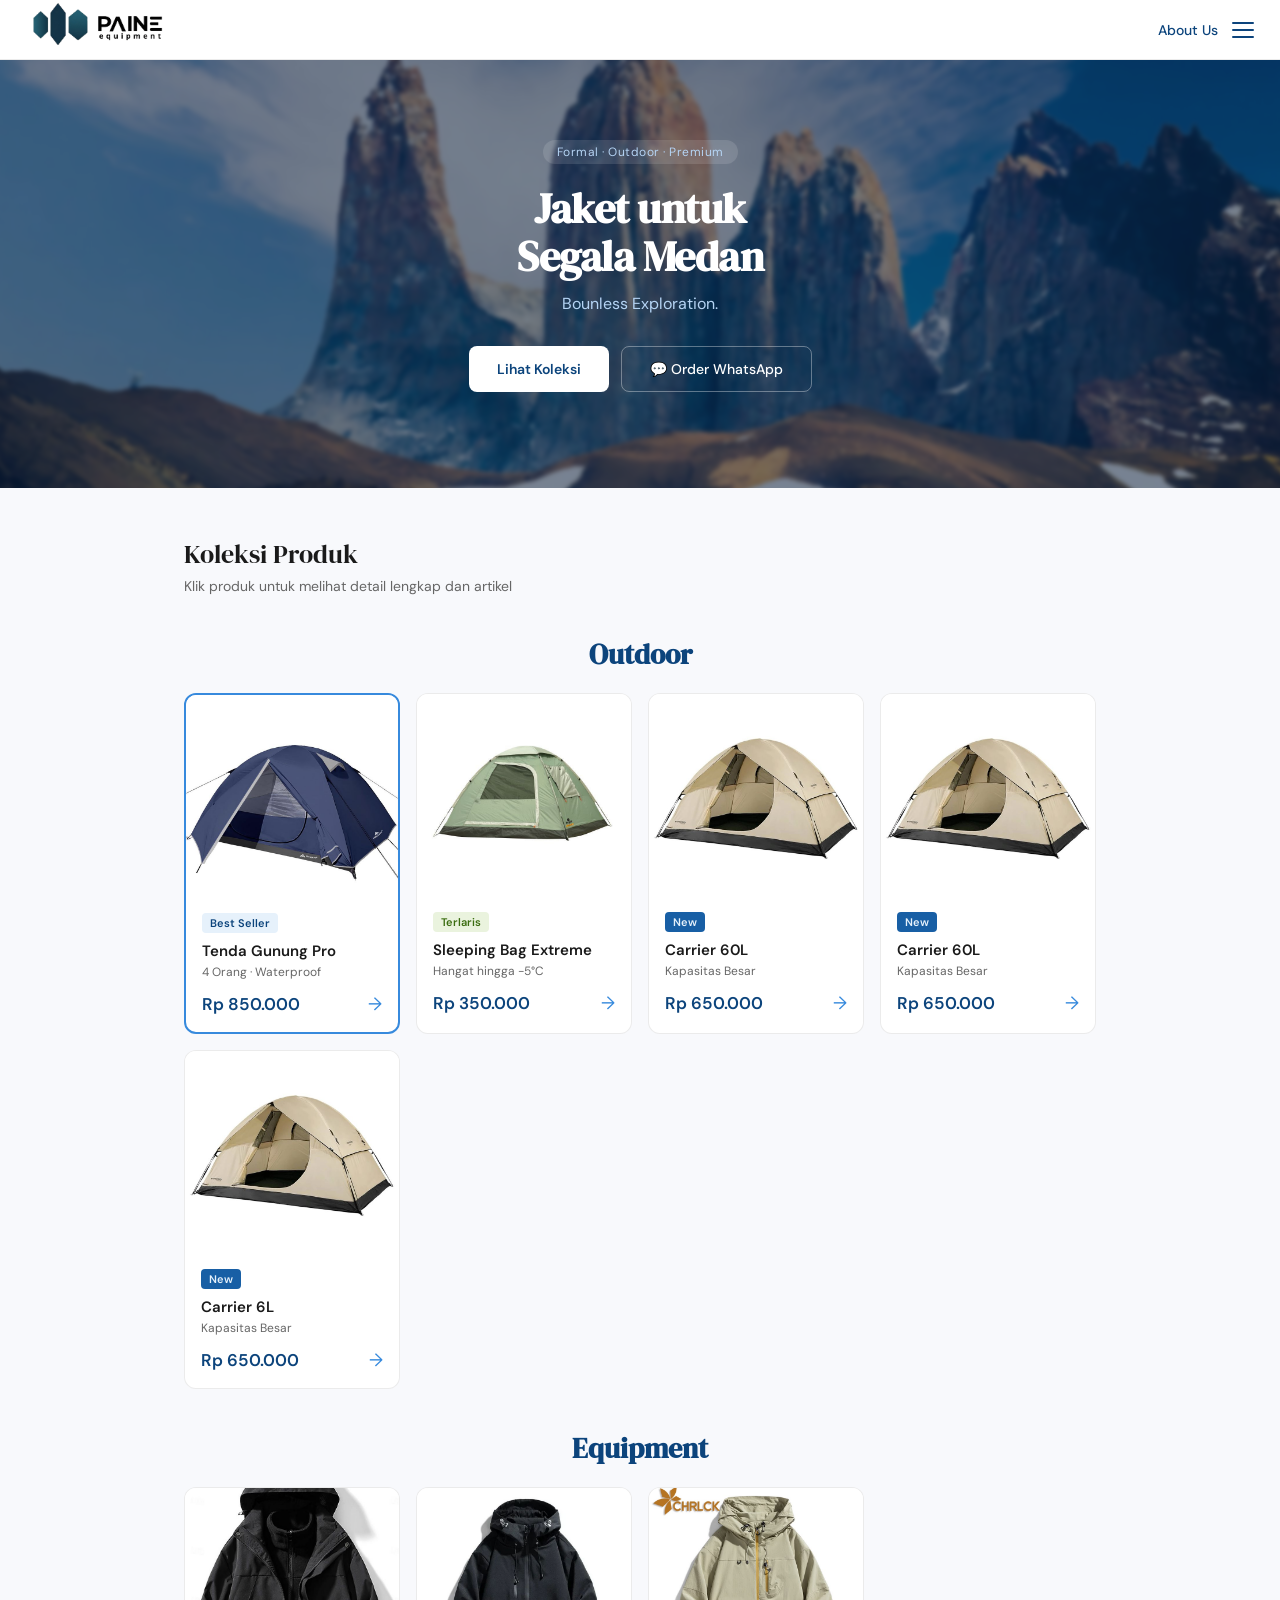
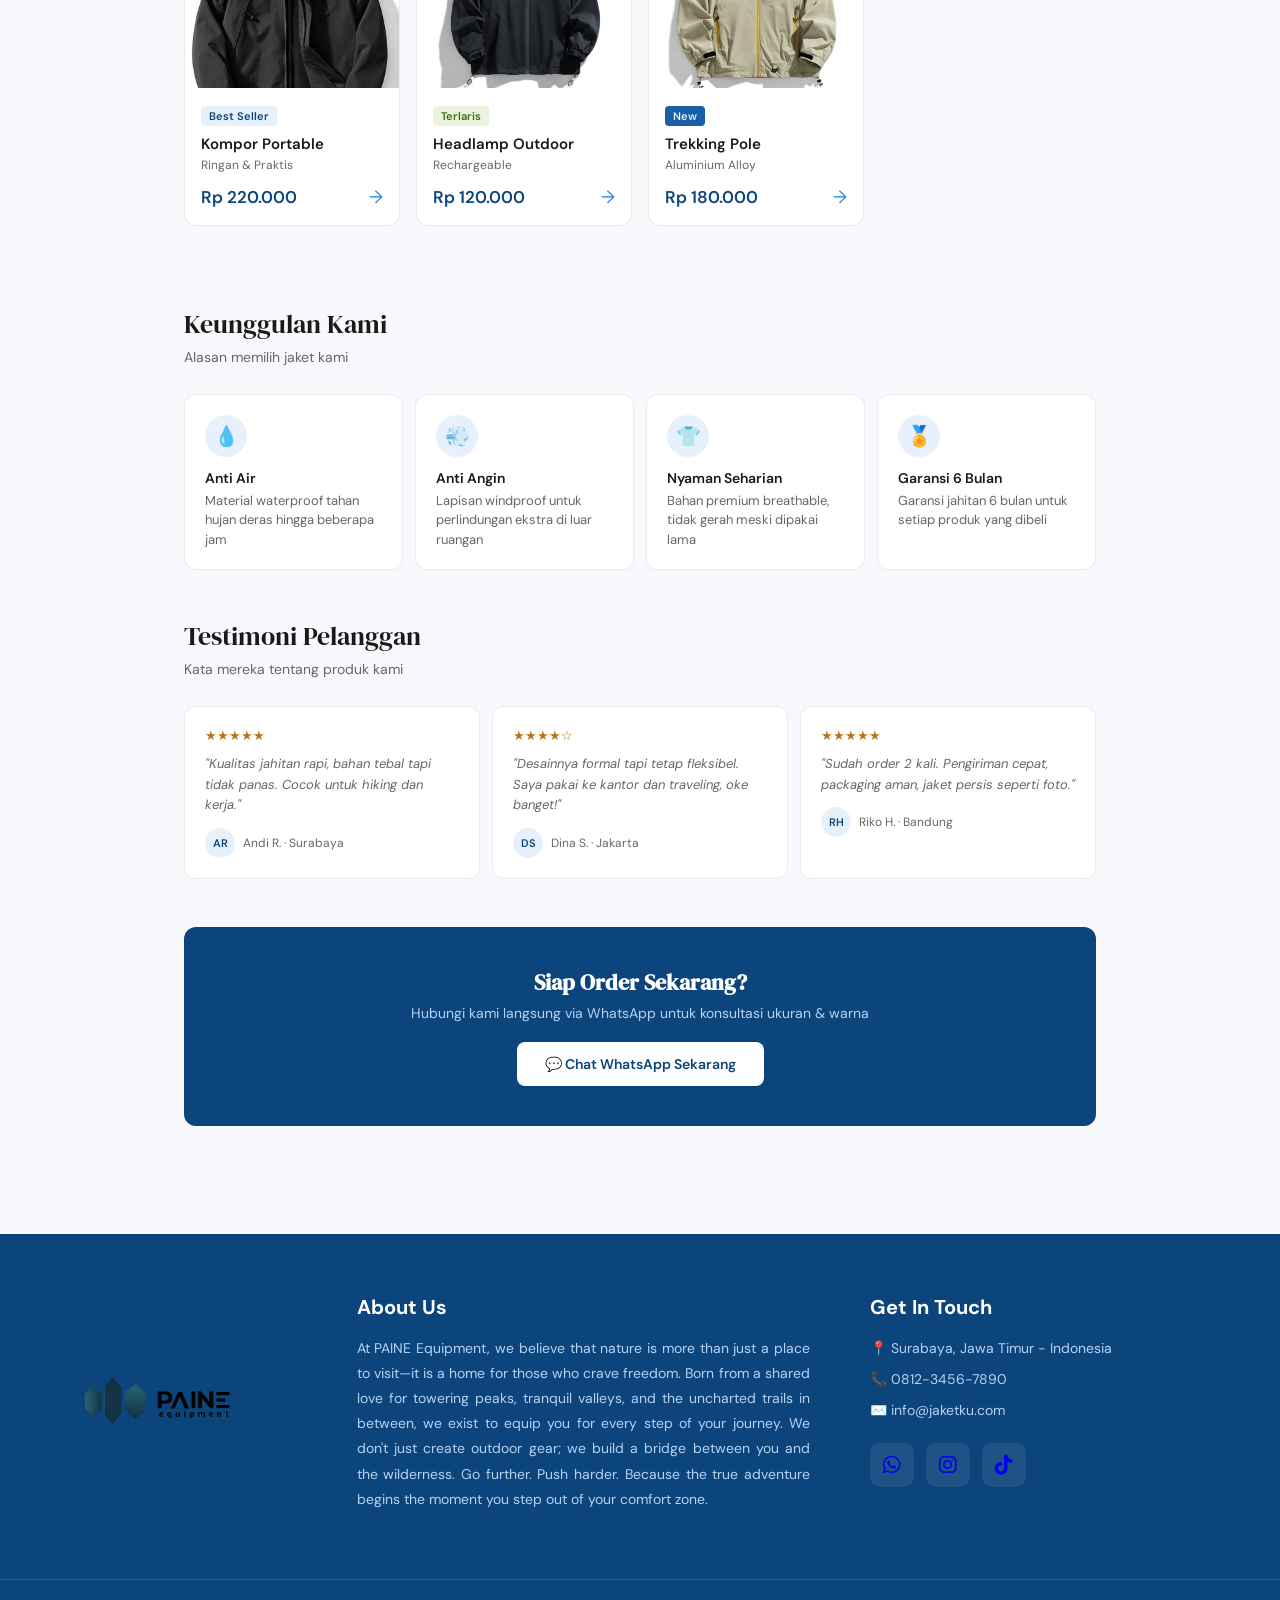
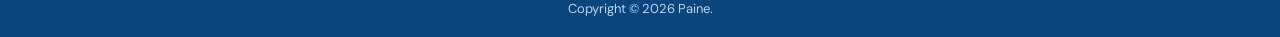
==== commit 18aaee54: "Update index.html" ====
--- a/index.html
+++ b/index.html
@@ -80,7 +80,7 @@
     <div class="hero">
       <div class="hero-badge">Formal · Outdoor · Premium</div>
       <h1>Jaket untuk<br>Segala Medan</h1>
-      <p>Tampil profesional di kantor, tetap tangguh di alam terbuka.</p>
+      <p>Bounless Exploration.</p>
       <div class="hero-btns">
         <button class="btn-primary" onclick="document.getElementById('produk').scrollIntoView({behavior:'smooth'})">
           Lihat Koleksi
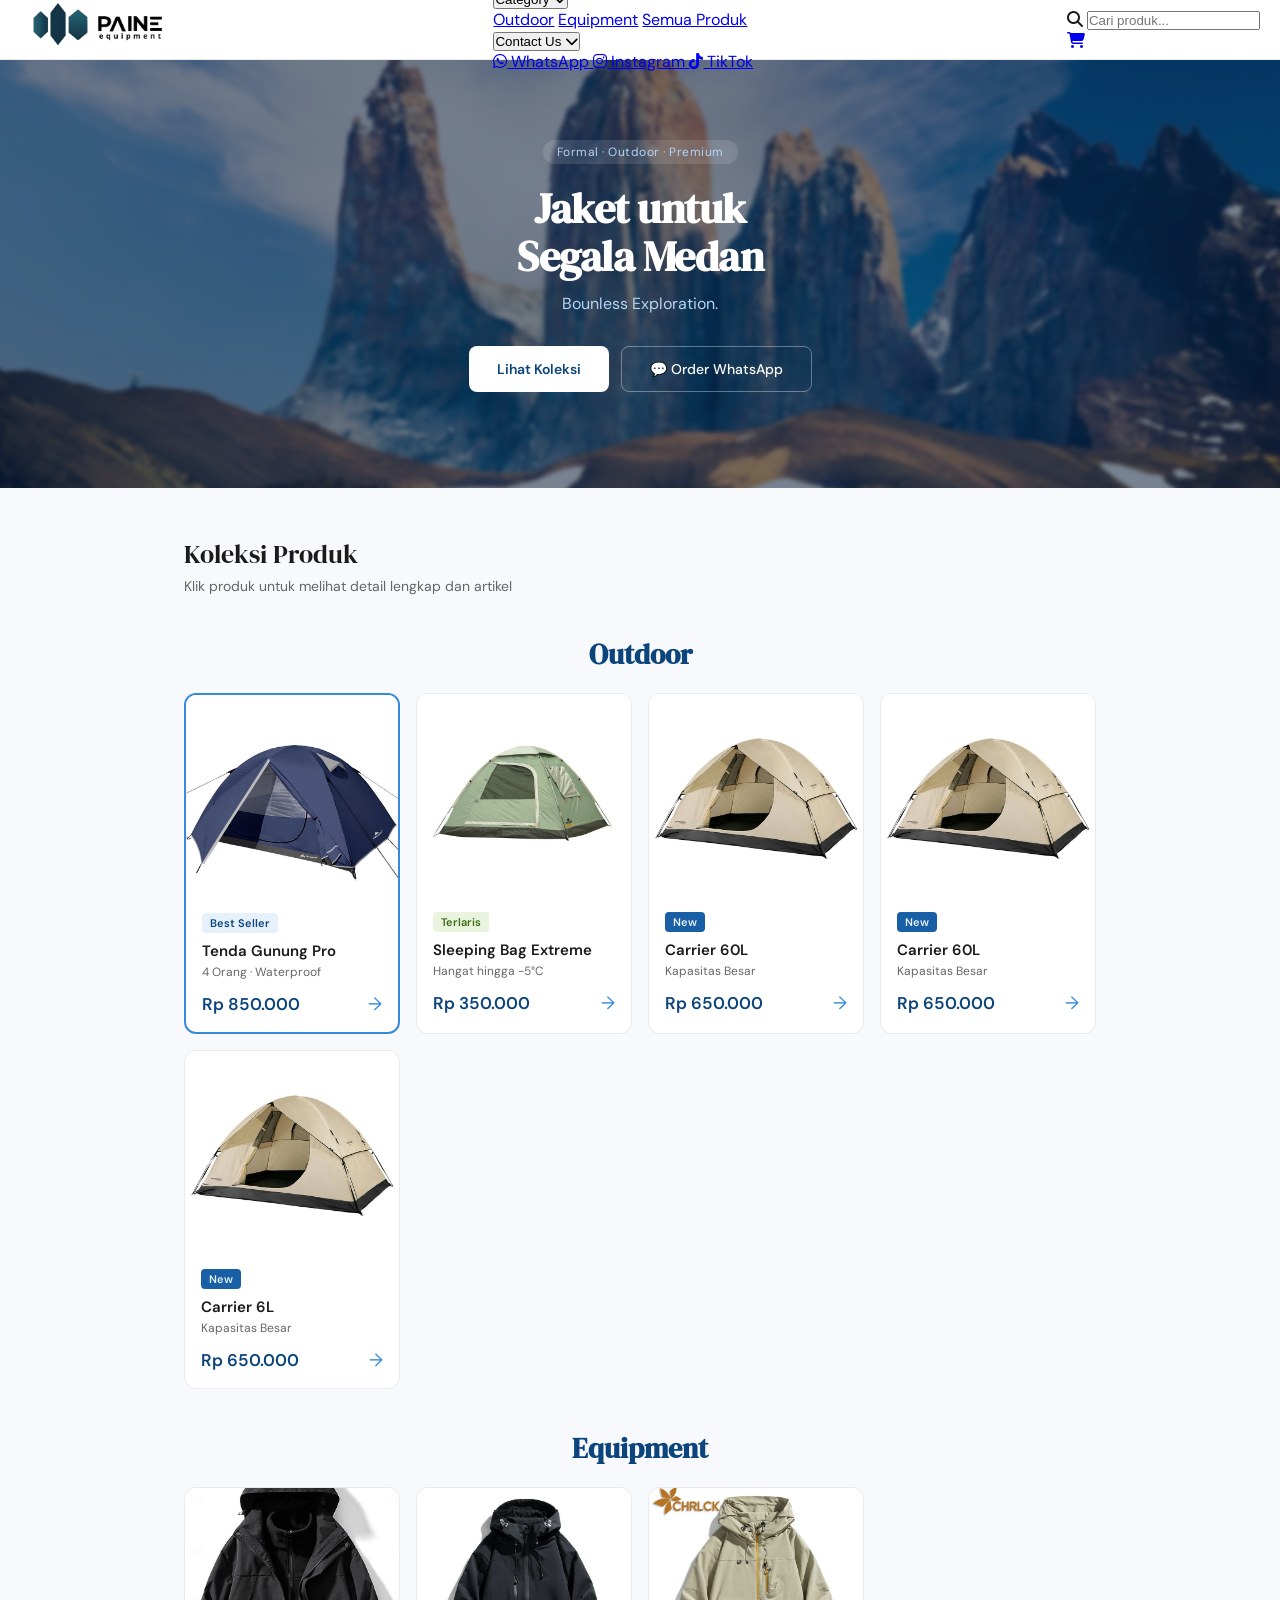
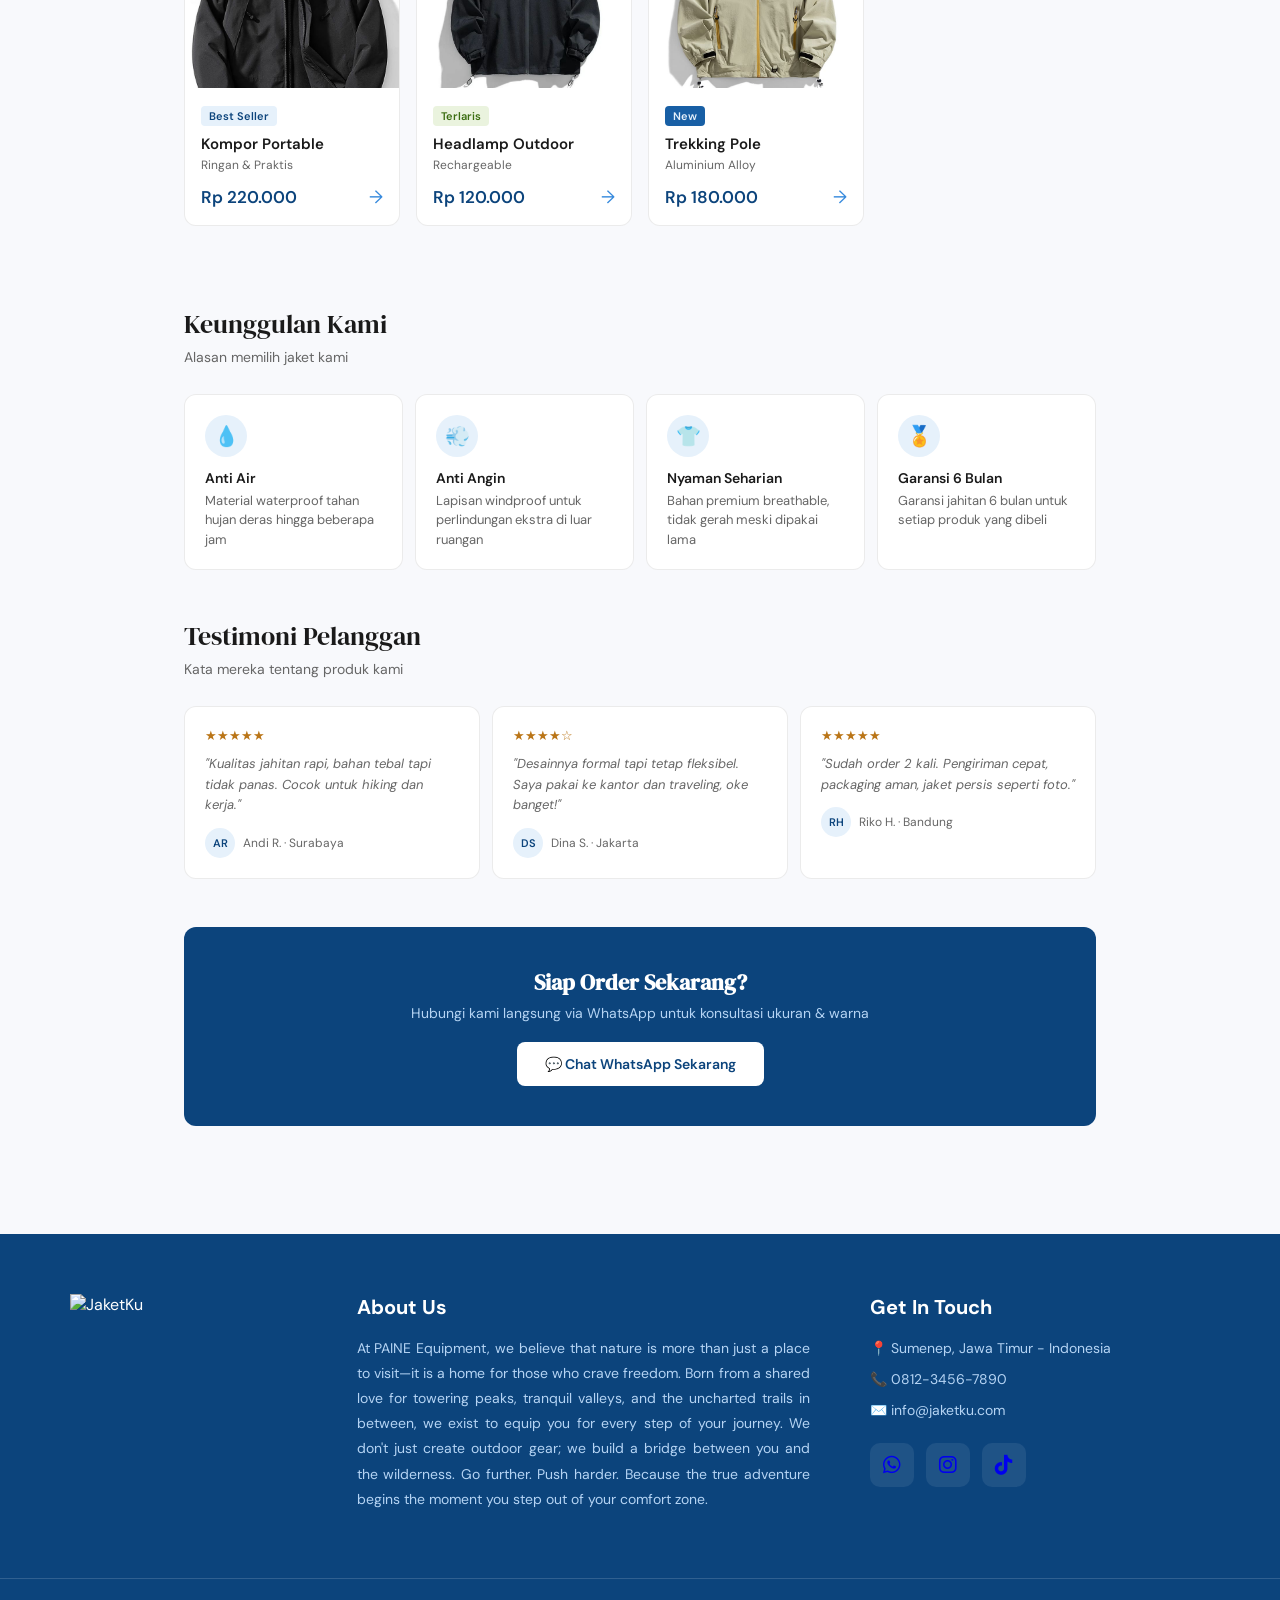
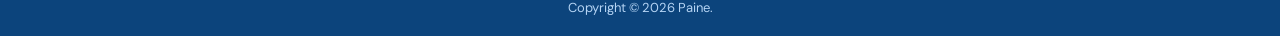
==== commit 127a4ece: "Update index.html" ====
--- a/index.html
+++ b/index.html
@@ -14,62 +14,72 @@
 
 <body>
 
-  <!-- NAVBAR -->
-  <nav>
-    <div class="nav-logo">
-      <a href="../code/paine1.html">
-        <img src="../pic/upscalemedia-transformed.png" alt="Logo JaketKu" class="logo-img">
-      </a>
-    </div>
-
-    <!-- Kanan: label + hamburger -->
-    <div class="nav-right" onclick="toggleMenu()">
-      <span class="nav-label">About Us</span>
-      <button class="hamburger" id="hamburger" aria-label="Menu">
-        <span></span>
-        <span></span>
-        <span></span>
+<nav>
+  <!-- Logo -->
+  <div class="nav-logo">
+    <a href="../code/paine1.html">
+      <img src="../pic/upscalemedia-transformed.png" alt="PAINE" class="logo-img">
+    </a>
+  </div>
+
+  <!-- Menu Tengah -->
+  <div class="nav-center">
+
+    <!-- CATEGORY -->
+    <div class="nav-dropdown-menu">
+      <button class="nav-menu-btn">
+        Category <i class="fa-solid fa-chevron-down"></i>
       </button>
-    </div>
-
-    <!-- Dropdown -->
-    <div class="nav-dropdown" id="nav-dropdown">
-      <div class="dropdown-title">Temukan Kami di</div>
-
-      <!-- WhatsApp -->
-      <a href="https://wa.me/6281234567890" target="_blank" class="dropdown-item">
-        <div class="dropdown-icon icon-wa">
-          <i class="fa-brands fa-whatsapp"></i>
-        </div>
-        <div class="dropdown-info">
-          <div>WhatsApp</div>
-          <div class="dropdown-sub">Chat & Order langsung</div>
-        </div>
-      </a>
-
-      <!-- Instagram -->
-      <a href="https://www.instagram.com/paine.equipment?igsh=aXJscXl0Y3ZsbWc2&utm_source=qr" target="_blank" class="dropdown-item">
-        <div class="dropdown-icon icon-ig">
-          <i class="fa-brands fa-instagram"></i>
-        </div>
-        <div class="dropdown-info">
-          <div>Instagram</div>
-          <div class="dropdown-sub">@paine</div>
-        </div>
-      </a>
-
-      <!-- TikTok -->
-      <a href="https://www.tiktok.com/@paine.equipment?_r=1&_t=ZS-96mQqL3iuCS" target="_blank" class="dropdown-item">
-        <div class="dropdown-icon icon-tt">
-          <i class="fa-brands fa-tiktok"></i>
-        </div>
-        <div class="dropdown-info">
-          <div>TikTok</div>
-          <div class="dropdown-sub">@paine</div>
-        </div>
-      </a>
-    </div>
-  </nav>
+
+      <div class="menu-content">
+        <a href="#" onclick="filterCategory('Outdoor')">Outdoor</a>
+        <a href="#" onclick="filterCategory('Equipment')">Equipment</a>
+        <a href="#" onclick="filterCategory('all')">Semua Produk</a>
+      </div>
+    </div>
+
+    <!-- CONTACT US -->
+    <div class="nav-dropdown-menu">
+      <button class="nav-menu-btn">
+        Contact Us <i class="fa-solid fa-chevron-down"></i>
+      </button>
+
+      <div class="menu-content">
+        <a href="https://wa.me/6281234567890" target="_blank">
+          <i class="fa-brands fa-whatsapp"></i> WhatsApp
+        </a>
+
+        <a href="https://instagram.com/paine.equipment" target="_blank">
+          <i class="fa-brands fa-instagram"></i> Instagram
+        </a>
+
+        <a href="https://tiktok.com/@paine.equipment" target="_blank">
+          <i class="fa-brands fa-tiktok"></i> TikTok
+        </a>
+      </div>
+    </div>
+
+  </div>
+
+  <!-- Kanan -->
+  <div class="nav-icons">
+
+    <div class="search-box">
+      <i class="fa-solid fa-magnifying-glass"></i>
+      <input
+        type="text"
+        id="searchInput"
+        placeholder="Cari produk..."
+        onkeyup="searchProduct()"
+      >
+    </div>
+
+    <a href="#" class="icon-btn">
+      <i class="fa-solid fa-cart-shopping"></i>
+    </a>
+
+  </div>
+</nav>
 
   <!-- Overlay penutup dropdown -->
   <div class="nav-overlay" id="nav-overlay" onclick="closeMenu()"></div>
@@ -177,7 +187,7 @@
   <footer class="footer">
     <div class="footer-container">
       <div class="footer-col footer-brand">
-        <img src="../pic/upscalemedia-transformed.png" alt="JaketKu" class="footer-logo">
+        <img src="../pic/upscalemedia-transformed (1).png" alt="JaketKu" class="footer-logo">
       </div>
       <div class="footer-col">
         <h3>About Us</h3>
@@ -185,7 +195,7 @@
       </div>
       <div class="footer-col">
         <h3>Get In Touch</h3>
-        <p>📍 Surabaya, Jawa Timur - Indonesia</p>
+        <p>📍 Sumenep, Jawa Timur - Indonesia</p>
         <p>📞 0812-3456-7890</p>
         <p>✉️ info@jaketku.com</p>
         <div class="social-icons">
@@ -205,30 +215,88 @@
 
   <script>
     // ── HAMBURGER MENU ────────────────────────────────
-    function toggleMenu() {
-      const btn      = document.getElementById('hamburger');
-      const dropdown = document.getElementById('nav-dropdown');
-      const overlay  = document.getElementById('nav-overlay');
-      const isOpen   = dropdown.classList.contains('open');
-      if (isOpen) {
-        closeMenu();
-      } else {
-        btn.classList.add('open');
-        dropdown.classList.add('open');
-        overlay.classList.add('open');
-      }
+   let activeCategory = "all";
+
+function filterCategory(category){
+
+  activeCategory = category;
+
+  const container = document.getElementById('prod-grid');
+  container.innerHTML = '';
+
+  categories.forEach(cat => {
+
+    if(category !== 'all' && cat.nama !== category){
+      return;
     }
 
-    function closeMenu() {
-      document.getElementById('hamburger').classList.remove('open');
-      document.getElementById('nav-dropdown').classList.remove('open');
-      document.getElementById('nav-overlay').classList.remove('open');
-    }
-
-    // Tutup menu saat klik link di dalamnya
-    document.querySelectorAll('.dropdown-item').forEach(item => {
-      item.addEventListener('click', closeMenu);
+    const section = document.createElement('div');
+
+    section.innerHTML = `
+      <h2 class="category-title">${cat.nama}</h2>
+      <div class="prod-grid category-grid"></div>
+    `;
+
+    const grid = section.querySelector('.category-grid');
+
+    cat.products.forEach(p => {
+
+      const card = document.createElement('div');
+      card.className = 'prod-card';
+
+      card.innerHTML = `
+        <div class="prod-card-img">
+          <img src="${p.gambar}">
+        </div>
+
+        <div class="prod-card-body">
+          <span class="badge ${p.badgeClass}">
+            ${p.badge}
+          </span>
+
+          <div class="prod-name">${p.nama}</div>
+          <div class="prod-sub">${p.tagline}</div>
+
+          <div class="prod-footer">
+            <span class="prod-price">${p.harga}</span>
+          </div>
+        </div>
+      `;
+
+      card.onclick = () => showDetail(p.id);
+
+      grid.appendChild(card);
     });
+
+    container.appendChild(section);
+  });
+}function searchProduct(){
+
+  const keyword =
+  document.getElementById("searchInput")
+  .value.toLowerCase();
+
+  // Aktifkan mode searching
+  if(keyword !== ""){
+    document.body.classList.add("searching");
+  } else {
+    document.body.classList.remove("searching");
+  }
+
+  document.querySelectorAll(".prod-card")
+  .forEach(card => {
+
+    const text =
+    card.innerText.toLowerCase();
+
+    card.style.display =
+    text.includes(keyword)
+    ? ""
+    : "none";
+
+  });
+
+}
 
     // ── DATA PRODUK ───────────────────────────────────
     let lastScrollPosition = 0;
@@ -540,6 +608,7 @@
     }
 
     renderGrid();
+
   </script>
 </body>
 </html>
